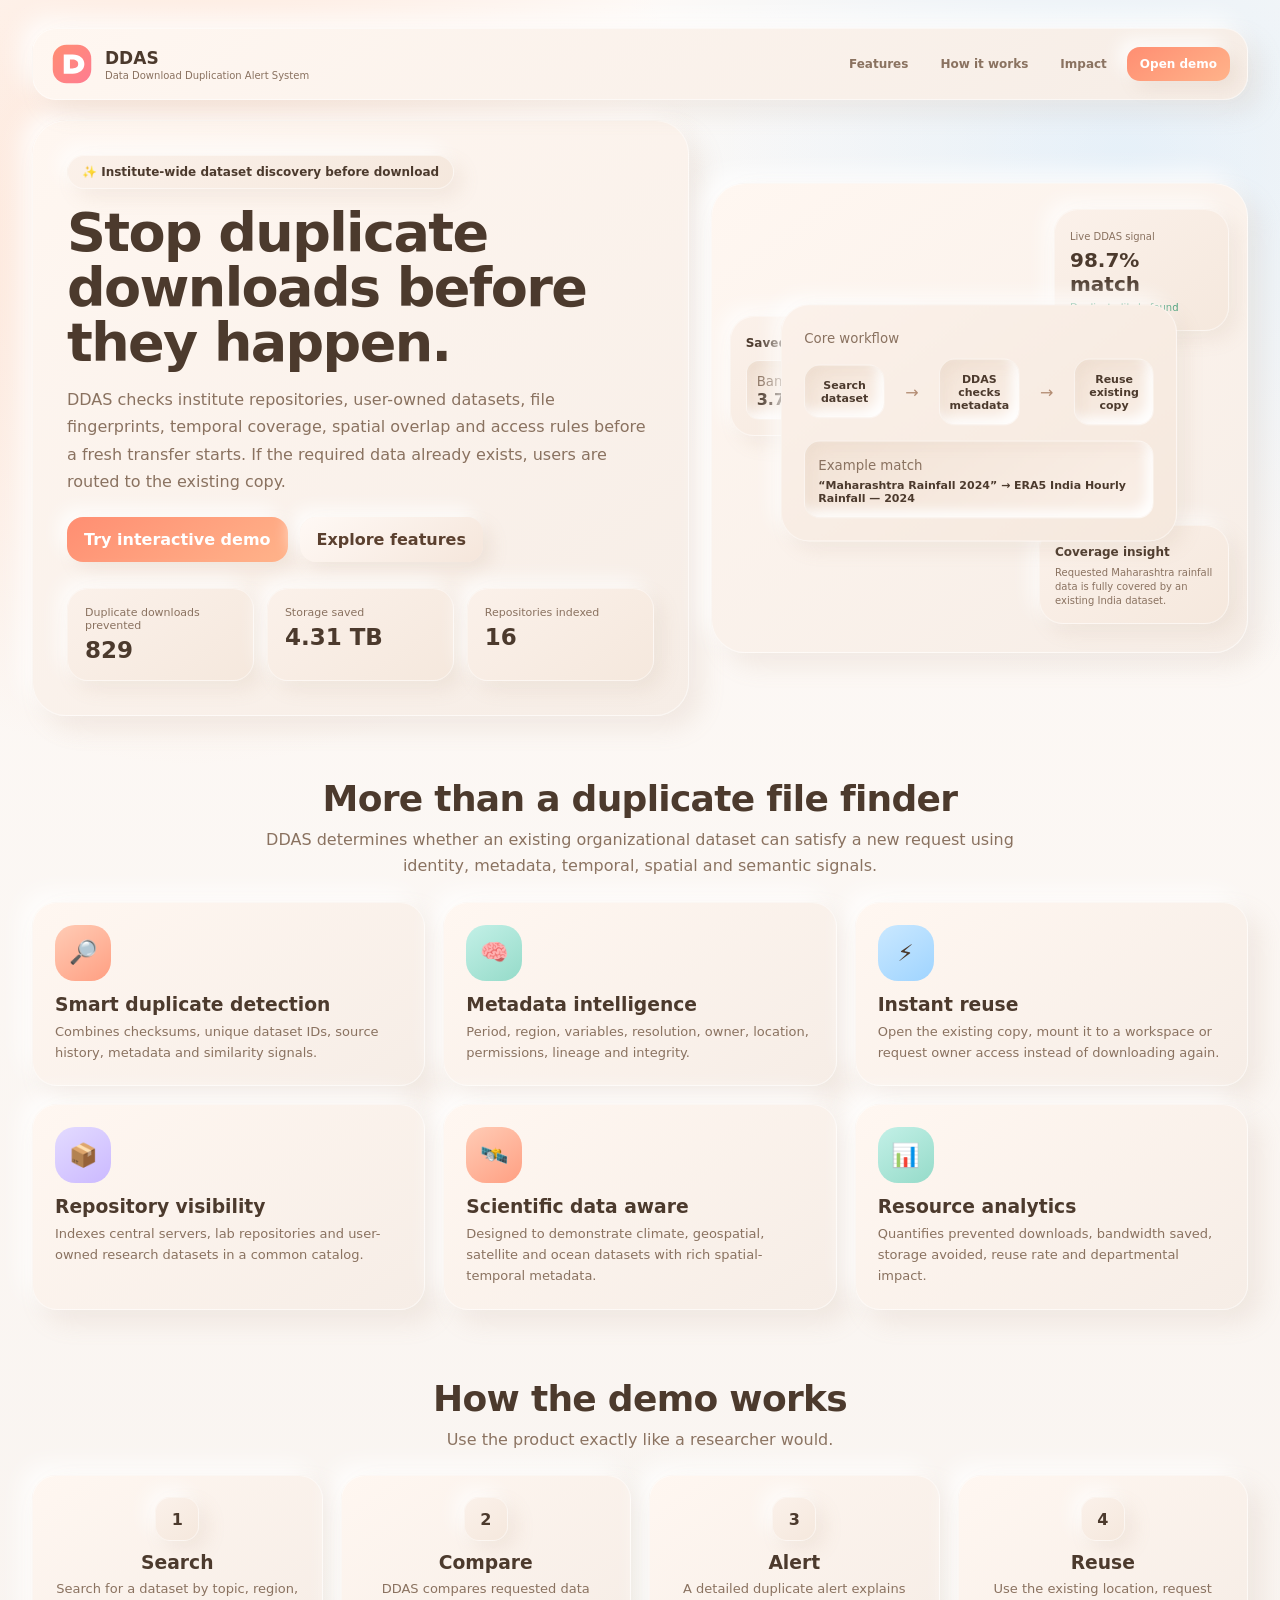
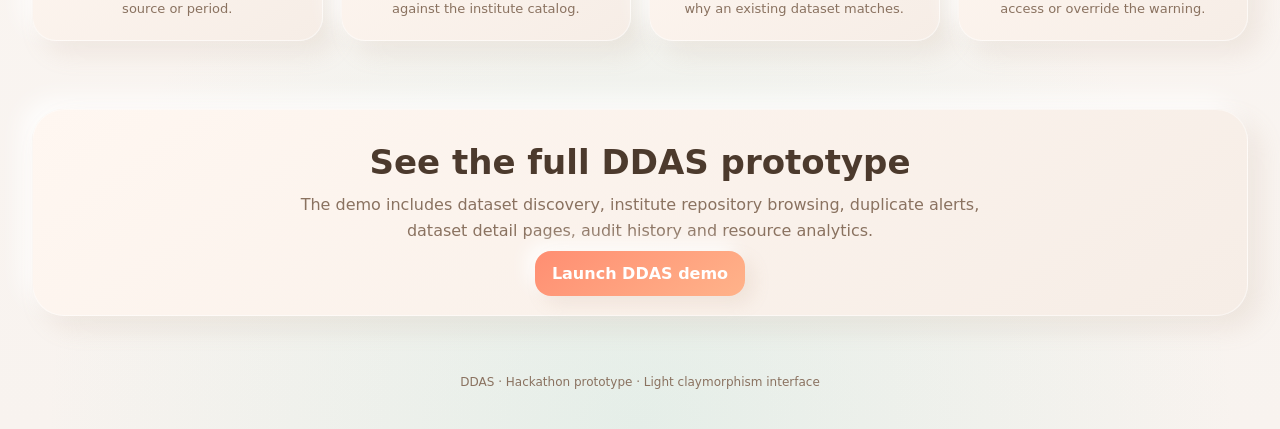
==== index.html @ 9d63eb36 "final" ====
<!DOCTYPE html><html lang="en"><head><meta charset="UTF-8"><meta name="viewport" content="width=device-width,initial-scale=1"><title>DDAS — Data Download Duplication Alert System</title><link rel="icon" href="assets/logo.svg"><link rel="stylesheet" href="css/styles.css"></head><body>
<div class="container public-nav-wrap"><nav class="public-nav clay"><a class="brand" href="index.html"><img class="brand-logo" src="assets/logo.svg"><div><b>DDAS</b><small>Data Download Duplication Alert System</small></div></a><div class="public-links"><a href="#features">Features</a><a href="#workflow">How it works</a><a href="analytics.html">Impact</a><a class="btn primary small" href="dashboard.html">Open demo</a></div></nav></div>
<section class="hero"><div class="container hero-grid"><div class="hero-card clay"><span class="eyebrow clay-soft">✨ Institute-wide dataset discovery before download</span><h1>Stop duplicate downloads before they happen.</h1><p>DDAS checks institute repositories, user-owned datasets, file fingerprints, temporal coverage, spatial overlap and access rules before a fresh transfer starts. If the required data already exists, users are routed to the existing copy.</p><div class="hero-actions"><a class="btn primary" href="dashboard.html">Try interactive demo</a><a class="btn ghost" href="#features">Explore features</a></div><div class="mini-metrics"><div class="mini-metric clay-soft"><span>Duplicate downloads prevented</span><strong>829</strong></div><div class="mini-metric clay-soft"><span>Storage saved</span><strong>4.31 TB</strong></div><div class="mini-metric clay-soft"><span>Repositories indexed</span><strong>16</strong></div></div></div><div class="hero-visual clay"><div class="float-card float-a clay-soft"><span class="muted" style="font-size:10px">Live DDAS signal</span><b style="display:block;font-size:20px;margin-top:4px">98.7% match</b><span class="green-text" style="font-size:10px">Duplicate likely found</span></div><div class="float-card float-b clay-soft"><b style="font-size:12px">Saved by DDAS</b><div style="display:grid;grid-template-columns:1fr 1fr;gap:8px;margin-top:9px"><div class="clay-inset" style="padding:10px;border-radius:13px"><small class="muted">Bandwidth</small><b style="display:block">3.74 TB</b></div><div class="clay-inset" style="padding:10px;border-radius:13px"><small class="muted">Reuse</small><b style="display:block">143×</b></div></div></div><div class="float-card float-c clay-soft"><b style="font-size:12px">Coverage insight</b><p class="muted" style="font-size:10px;line-height:1.4;margin:6px 0 0">Requested Maharashtra rainfall data is fully covered by an existing India dataset.</p></div><div class="visual-main clay-soft"><small class="muted">Core workflow</small><div class="flow"><div class="flow-step clay-inset">Search dataset</div><div class="flow-arrow">→</div><div class="flow-step clay-inset">DDAS checks metadata</div><div class="flow-arrow">→</div><div class="flow-step clay-inset">Reuse existing copy</div></div><div class="clay-inset" style="margin-top:15px;padding:13px;border-radius:16px"><small class="muted">Example match</small><b style="display:block;font-size:11px;margin-top:5px">“Maharashtra Rainfall 2024” → ERA5 India Hourly Rainfall — 2024</b></div></div></div></div></section>
<section class="section" id="features"><div class="container"><div class="section-title"><h2>More than a duplicate file finder</h2><p>DDAS determines whether an existing organizational dataset can satisfy a new request using identity, metadata, temporal, spatial and semantic signals.</p></div><div class="feature-grid"><div class="feature clay"><div class="feature-icon a">🔎</div><h3>Smart duplicate detection</h3><p>Combines checksums, unique dataset IDs, source history, metadata and similarity signals.</p></div><div class="feature clay"><div class="feature-icon b">🧠</div><h3>Metadata intelligence</h3><p>Period, region, variables, resolution, owner, location, permissions, lineage and integrity.</p></div><div class="feature clay"><div class="feature-icon c">⚡</div><h3>Instant reuse</h3><p>Open the existing copy, mount it to a workspace or request owner access instead of downloading again.</p></div><div class="feature clay"><div class="feature-icon d">📦</div><h3>Repository visibility</h3><p>Indexes central servers, lab repositories and user-owned research datasets in a common catalog.</p></div><div class="feature clay"><div class="feature-icon a">🛰️</div><h3>Scientific data aware</h3><p>Designed to demonstrate climate, geospatial, satellite and ocean datasets with rich spatial-temporal metadata.</p></div><div class="feature clay"><div class="feature-icon b">📊</div><h3>Resource analytics</h3><p>Quantifies prevented downloads, bandwidth saved, storage avoided, reuse rate and departmental impact.</p></div></div></div></section>
<section class="section" id="workflow"><div class="container"><div class="section-title"><h2>How the demo works</h2><p>Use the product exactly like a researcher would.</p></div><div class="steps"><div class="step-card clay"><div class="step-number clay-soft">1</div><h3>Search</h3><p>Search for a dataset by topic, region, source or period.</p></div><div class="step-card clay"><div class="step-number clay-soft">2</div><h3>Compare</h3><p>DDAS compares requested data against the institute catalog.</p></div><div class="step-card clay"><div class="step-number clay-soft">3</div><h3>Alert</h3><p>A detailed duplicate alert explains why an existing dataset matches.</p></div><div class="step-card clay"><div class="step-number clay-soft">4</div><h3>Reuse</h3><p>Use the existing location, request access or override the warning.</p></div></div></div></section>
<section class="section"><div class="container"><div class="cta clay"><h2>See the full DDAS prototype</h2><p>The demo includes dataset discovery, institute repository browsing, duplicate alerts, dataset detail pages, audit history and resource analytics.</p><a class="btn primary" href="dashboard.html">Launch DDAS demo</a></div></div></section><footer class="footer">DDAS · Hackathon prototype · Light claymorphism interface</footer>
</body></html>
---- css/styles.css ----
:root{
  --bg:#f8f3ef;--bg2:#fefaf7;--surface:#f6ede6;--surface2:#fff7f1;--text:#4c3a2d;--muted:#8a7260;
  --accent:#ff8e72;--accent2:#ffb38a;--mint:#8ed8c9;--sky:#9fd4ff;--violet:#cbb9ff;--gold:#f6d07a;--danger:#ff8b8b;
  --shadow1:12px 12px 26px rgba(176,142,111,.14);--shadow2:-10px -10px 24px rgba(255,255,255,.88);
  --inset1:inset 7px 7px 12px rgba(203,170,139,.08);--inset2:inset -7px -7px 12px rgba(255,255,255,.92);
}
*{box-sizing:border-box}html{scroll-behavior:smooth}body{margin:0;font-family:Inter,ui-sans-serif,system-ui,-apple-system,Segoe UI,Roboto,Arial,sans-serif;color:var(--text);background:radial-gradient(circle at 15% 12%,rgba(255,179,138,.32),transparent 25%),radial-gradient(circle at 88% 8%,rgba(159,212,255,.25),transparent 24%),radial-gradient(circle at 50% 100%,rgba(142,216,201,.18),transparent 28%),linear-gradient(180deg,var(--bg2),var(--bg));min-height:100vh}a{text-decoration:none;color:inherit}button,input,select{font:inherit}.container{max-width:1260px;margin:auto;padding:0 22px}.clay{background:linear-gradient(145deg,var(--surface2),var(--surface));box-shadow:var(--shadow1),var(--shadow2);border:1px solid rgba(255,255,255,.5)}.clay-soft{background:linear-gradient(145deg,#fbf1ea,#f5e8dd);box-shadow:8px 8px 20px rgba(176,142,111,.12),-8px -8px 20px rgba(255,255,255,.82);border:1px solid rgba(255,255,255,.45)}.clay-inset{background:linear-gradient(145deg,#f2e3d6,#faefe7);box-shadow:var(--inset1),var(--inset2);border:1px solid rgba(255,255,255,.45)}
.btn{border:0;cursor:pointer;border-radius:16px;padding:13px 17px;font-weight:800;color:#5b402f;transition:.2s;background:linear-gradient(145deg,#fff5ee,#f3e1d4);box-shadow:8px 8px 18px rgba(176,142,111,.13),-8px -8px 18px rgba(255,255,255,.85)}.btn:hover{transform:translateY(-1px)}.btn.primary{background:linear-gradient(145deg,var(--accent),var(--accent2));color:#fff}.btn.mint{background:linear-gradient(145deg,#a9e7db,#7ad0bc);color:#23483f}.btn.ghost{background:linear-gradient(145deg,#fff9f5,#f5e6db)}.btn.danger{background:linear-gradient(145deg,#ffb6b6,#ff8b8b);color:#6a2b2b}.btn.small{padding:10px 13px;border-radius:13px;font-size:12px}.green-text{color:#3f9c74!important}.muted{color:var(--muted)}

/* Landing */
.public-nav-wrap{position:sticky;top:14px;z-index:30;padding-top:14px}.public-nav{border-radius:24px;padding:13px 17px;display:flex;align-items:center;justify-content:space-between;gap:16px}.brand{display:flex;align-items:center;gap:11px}.brand-logo{width:44px;height:44px}.brand b{display:block;font-size:17px}.brand small{display:block;color:var(--muted);font-size:10px;margin-top:2px}.public-links{display:flex;align-items:center;gap:8px;flex-wrap:wrap}.public-links a:not(.btn){padding:10px 12px;border-radius:13px;font-size:12px;font-weight:800;color:var(--muted)}.hero{padding:34px 0 28px}.hero-grid{display:grid;grid-template-columns:1.1fr .9fr;gap:22px;align-items:center}.hero-card,.hero-visual{border-radius:34px}.hero-card{padding:34px}.eyebrow{display:inline-flex;gap:8px;padding:9px 14px;border-radius:999px;font-size:12px;font-weight:800}.hero h1{font-size:54px;line-height:1.02;letter-spacing:-1.6px;margin:16px 0 14px}.hero p{color:var(--muted);font-size:16px;line-height:1.7;max-width:720px}.hero-actions{display:flex;gap:12px;flex-wrap:wrap;margin-top:22px}.mini-metrics{display:grid;grid-template-columns:repeat(3,1fr);gap:13px;margin-top:26px}.mini-metric{padding:17px;border-radius:21px}.mini-metric span{display:block;color:var(--muted);font-size:11px}.mini-metric strong{display:block;font-size:23px;margin-top:5px}.hero-visual{min-height:470px;padding:24px;position:relative;overflow:hidden}.visual-main{position:absolute;left:50%;top:51%;transform:translate(-50%,-50%);width:74%;padding:22px;border-radius:28px}.float-card{position:absolute;border-radius:24px;padding:15px}.float-a{right:18px;top:25px;width:175px}.float-b{left:18px;top:132px;width:205px}.float-c{right:18px;bottom:28px;width:190px}.flow{display:grid;grid-template-columns:1fr 38px 1fr 38px 1fr;gap:8px;align-items:center;margin-top:12px}.flow-step{padding:13px 9px;border-radius:16px;text-align:center;font-size:11px;font-weight:800}.flow-arrow{text-align:center;color:#b38c73}.section{padding:34px 0}.section-title{text-align:center;margin-bottom:22px}.section-title h2{font-size:36px;letter-spacing:-.7px;margin:0 0 8px}.section-title p{max-width:760px;margin:auto;color:var(--muted);line-height:1.65}.feature-grid{display:grid;grid-template-columns:repeat(3,1fr);gap:18px}.feature{border-radius:25px;padding:22px}.feature-icon{width:56px;height:56px;border-radius:20px;display:grid;place-items:center;font-size:23px;margin-bottom:13px}.feature-icon.a{background:linear-gradient(145deg,#ffccb6,#ff9f82)}.feature-icon.b{background:linear-gradient(145deg,#c3f0e7,#95dbc9)}.feature-icon.c{background:linear-gradient(145deg,#cae8ff,#9fd4ff)}.feature-icon.d{background:linear-gradient(145deg,#e3dbff,#cbb9ff)}.feature h3{margin:0 0 7px}.feature p{color:var(--muted);font-size:13px;line-height:1.6;margin:0}.steps{display:grid;grid-template-columns:repeat(4,1fr);gap:18px}.step-card{padding:21px;border-radius:24px;text-align:center}.step-number{width:44px;height:44px;border-radius:15px;display:grid;place-items:center;font-weight:900;margin:0 auto 11px}.step-card h3{margin:0 0 6px}.step-card p{margin:0;color:var(--muted);font-size:13px;line-height:1.55}.cta{border-radius:32px;padding:32px;text-align:center}.cta h2{font-size:34px;margin:0 0 10px}.cta p{color:var(--muted);margin:0 auto 20px;max-width:680px;line-height:1.6}.footer{text-align:center;color:var(--muted);padding:25px 0 40px;font-size:12px}

/* App shell */
.app-page{padding:20px}.app-layout{max-width:1500px;margin:auto;display:grid;grid-template-columns:235px 1fr;gap:18px;min-height:calc(100vh - 40px)}.app-sidebar{border-radius:28px;padding:18px;display:flex;flex-direction:column;justify-content:space-between;position:sticky;top:20px;height:calc(100vh - 40px)}.app-menu{display:grid;gap:9px;margin-top:26px}.menu-link{display:flex;align-items:center;gap:11px;padding:13px 14px;border-radius:15px;color:var(--muted);font-size:13px;font-weight:800}.menu-link.active,.menu-link:hover{color:var(--text);background:linear-gradient(145deg,#fff8f3,#f1dfd2);box-shadow:8px 8px 18px rgba(176,142,111,.12),-8px -8px 18px rgba(255,255,255,.85)}.side-bottom{display:grid;gap:12px}.system-status{padding:13px;border-radius:16px;display:flex;align-items:center;gap:9px}.status-dot{width:9px;height:9px;border-radius:50%;background:#60c796;box-shadow:0 0 0 5px rgba(96,199,150,.15)}.system-status small,.profile small{display:block;color:var(--muted);font-size:9px}.system-status b,.profile b{display:block;font-size:11px;margin-top:3px}.profile{padding:12px;border-radius:17px;display:flex;align-items:center;gap:10px}.avatar{width:38px;height:38px;border-radius:14px;background:linear-gradient(145deg,var(--accent),#ff7c92);display:grid;place-items:center;color:white;font-weight:900}.app-main{display:grid;align-content:start;gap:17px;min-width:0}.page-top{padding:22px;border-radius:27px}.page-top-row{display:flex;justify-content:space-between;gap:14px;align-items:center;flex-wrap:wrap}.page-kicker{font-size:11px;color:var(--muted);font-weight:800;text-transform:uppercase;letter-spacing:.8px}.page-title{font-size:29px;font-weight:900;letter-spacing:-.7px;margin-top:4px}.page-desc{color:var(--muted);font-size:13px;margin-top:6px}.role-card{padding:12px 14px;border-radius:16px;min-width:185px}.role-card small{color:var(--muted);font-size:10px}.role-card b{display:block;margin-top:3px;font-size:12px}.search-box{display:grid;grid-template-columns:1fr auto;gap:11px;padding:9px;border-radius:19px;margin-top:17px}.search-box input{border:0;background:transparent;outline:0;padding:11px 13px;color:var(--text)}.filters{display:flex;gap:8px;flex-wrap:wrap;margin-top:11px}.filter-chip{border:0;cursor:pointer;padding:8px 11px;border-radius:999px;color:#7f6755;font-size:11px;font-weight:700}.metric-grid{display:grid;grid-template-columns:repeat(4,1fr);gap:14px}.metric-card{border-radius:21px;padding:17px}.metric-card span{color:var(--muted);font-size:10px;font-weight:700}.metric-card strong{display:block;font-size:24px;margin-top:5px}.metric-card small{display:block;font-size:9px;color:#4f9c78;margin-top:4px}.section-head{display:flex;justify-content:space-between;align-items:center;gap:12px;flex-wrap:wrap;margin:2px 2px 0}.section-head h2{font-size:18px;margin:0}.section-head span{font-size:10px;color:var(--muted)}

/* Dataset cards */
.dataset-grid{display:grid;grid-template-columns:repeat(3,1fr);gap:14px}.dataset-card{border-radius:22px;padding:17px;transition:.2s}.dataset-card:hover{transform:translateY(-2px)}.tag-row{display:flex;gap:7px;flex-wrap:wrap;margin-bottom:10px}.tag{font-size:9px;font-weight:900;padding:6px 8px;border-radius:10px;background:linear-gradient(145deg,#fff6ef,#f1dfd2);box-shadow:5px 5px 10px rgba(176,142,111,.09),-5px -5px 10px rgba(255,255,255,.8)}.tag.green{background:linear-gradient(145deg,#d4f5ed,#b0e6d9);color:#2f6255}.tag.blue{background:linear-gradient(145deg,#d9ecff,#b5dbff);color:#35546f}.dataset-card h3{font-size:14px;margin:0 0 7px}.dataset-card p{font-size:11px;color:var(--muted);line-height:1.5;min-height:34px;margin:0}.mini-grid{display:grid;grid-template-columns:1fr 1fr;gap:8px;margin:12px 0}.mini{padding:9px;border-radius:12px;color:var(--muted);font-size:9px;overflow:hidden}.mini b{display:block;color:var(--text);font-size:10px;margin-top:3px;white-space:nowrap;overflow:hidden;text-overflow:ellipsis}.action-row{display:flex;gap:8px}.action-row>*{flex:1;text-align:center}

/* activity / panels */
.split-grid{display:grid;grid-template-columns:1.25fr .75fr;gap:14px}.panel{border-radius:22px;padding:17px}.activity-list{display:grid;gap:11px}.activity-item{display:grid;grid-template-columns:38px 1fr auto;gap:10px;align-items:center;padding:8px 0}.activity-icon{width:38px;height:38px;border-radius:14px;display:grid;place-items:center}.activity-item b{font-size:11px}.activity-item p{font-size:10px;color:var(--muted);margin:3px 0 0}.activity-item time{font-size:9px;color:var(--muted)}.bar-row{margin:13px 0}.bar-label{display:flex;justify-content:space-between;color:var(--muted);font-size:10px}.bar{height:10px;border-radius:999px;margin-top:7px;padding:2px}.bar i{display:block;height:100%;border-radius:999px;background:linear-gradient(90deg,var(--accent),var(--mint))}

/* Repository */
.toolbar{display:grid;grid-template-columns:1fr 170px 170px;gap:10px;padding:12px;border-radius:20px}.toolbar input,.toolbar select{border:0;outline:0;background:transparent;padding:10px 11px;color:var(--text)}.repo-table{overflow:auto;border-radius:22px}.repo-table table{width:100%;border-collapse:separate;border-spacing:0 9px;min-width:940px}.repo-table th{font-size:9px;text-transform:uppercase;letter-spacing:.8px;color:var(--muted);text-align:left;padding:0 12px}.repo-table td{padding:12px;font-size:10px;background:rgba(255,255,255,.23)}.repo-table tr td:first-child{border-radius:14px 0 0 14px}.repo-table tr td:last-child{border-radius:0 14px 14px 0}.dataset-name{display:flex;gap:10px;align-items:center}.dataset-dot{width:34px;height:34px;border-radius:12px;background:linear-gradient(145deg,#ffd4bf,#ffb38a);display:grid;place-items:center;font-size:14px}.dataset-name b{display:block;font-size:11px}.dataset-name span{display:block;color:var(--muted);font-size:9px;margin-top:2px}.access-badge{padding:6px 8px;border-radius:999px;font-size:9px;font-weight:800;background:#d4f5ed;color:#2f6255}.access-badge.restricted{background:#ffe4bd;color:#8d6426}

/* Activity */
.activity-filters{display:flex;gap:8px;flex-wrap:wrap}.activity-filter{border:0;cursor:pointer;padding:9px 12px;border-radius:13px;font-size:10px;font-weight:800;color:var(--muted)}.activity-filter.active{background:linear-gradient(145deg,#ffd4bf,#ffb38a);color:white}.audit-list{display:grid;gap:10px}.audit-row{display:grid;grid-template-columns:46px 1fr 100px 90px;gap:12px;align-items:center;padding:13px;border-radius:18px}.audit-row .activity-icon{width:42px;height:42px}.audit-row h3{font-size:12px;margin:0}.audit-row p{font-size:10px;color:var(--muted);margin:3px 0 0}.audit-meta{font-size:9px;color:var(--muted)}

/* Analytics */
.analytics-grid{display:grid;grid-template-columns:1.2fr .8fr;gap:14px}.chart-card{border-radius:22px;padding:18px}.chart-head{display:flex;justify-content:space-between;align-items:center}.chart-head h3{margin:0;font-size:14px}.chart-head span{font-size:9px;color:var(--muted)}.chart{height:240px;margin-top:14px;display:flex;align-items:end;gap:8px;padding:12px 8px 0}.chart-col{flex:1;display:flex;flex-direction:column;align-items:center;justify-content:end;height:100%}.chart-bar{width:76%;min-width:8px;border-radius:9px 9px 4px 4px;background:linear-gradient(180deg,var(--accent2),var(--accent));box-shadow:5px 5px 10px rgba(176,142,111,.09)}.chart-col label{font-size:8px;color:var(--muted);margin-top:6px}.donut-wrap{display:grid;place-items:center;min-height:230px;position:relative}.donut{width:165px;height:165px;border-radius:50%;background:conic-gradient(var(--accent) 0 31%,var(--mint) 31% 55%,var(--sky) 55% 73%,var(--violet) 73% 87%,var(--gold) 87% 100%);position:relative}.donut:after{content:"";position:absolute;inset:28px;border-radius:50%;background:#f8eee6;box-shadow:inset 5px 5px 12px rgba(176,142,111,.1),inset -5px -5px 12px rgba(255,255,255,.9)}.donut-center{position:absolute;z-index:2;text-align:center}.donut-center b{display:block;font-size:25px}.donut-center small{font-size:9px;color:var(--muted)}.legend{display:grid;grid-template-columns:1fr 1fr;gap:8px}.legend-item{display:flex;gap:7px;align-items:center;font-size:9px;color:var(--muted)}.legend-dot{width:9px;height:9px;border-radius:50%}.insight-grid{display:grid;grid-template-columns:repeat(3,1fr);gap:14px}.insight{border-radius:20px;padding:16px}.insight small{color:var(--muted);font-size:9px}.insight b{display:block;font-size:15px;margin:5px 0}.insight p{font-size:9px;color:var(--muted);margin:0;line-height:1.45}

/* Dataset detail */
.detail-hero{border-radius:27px;padding:22px}.detail-title-row{display:flex;justify-content:space-between;gap:16px;align-items:flex-start;flex-wrap:wrap}.detail-title-row h1{font-size:27px;margin:7px 0 7px}.detail-title-row p{color:var(--muted);font-size:12px;max-width:760px;line-height:1.55}.detail-actions{display:flex;gap:9px;flex-wrap:wrap}.detail-layout{display:grid;grid-template-columns:1.25fr .75fr;gap:14px}.meta-grid{display:grid;grid-template-columns:repeat(4,1fr);gap:10px}.field{padding:12px;border-radius:14px;min-width:0}.field span{display:block;font-size:8px;color:var(--muted);text-transform:uppercase;letter-spacing:.6px;margin-bottom:4px}.field b,.field code{font-size:10px;overflow-wrap:anywhere}.field.wide{grid-column:span 2}.lineage{display:grid;gap:11px}.step-line{display:grid;grid-template-columns:30px 1fr;gap:10px}.step-num{width:30px;height:30px;border-radius:12px;display:grid;place-items:center;font-size:10px;font-weight:900}.step-line b{font-size:10px}.step-line p{font-size:9px;color:var(--muted);margin:3px 0 0;line-height:1.45}.coverage-card{padding:14px;border-radius:18px}.coverage-card small{display:block;font-size:9px;color:var(--muted)}.coverage-card strong{display:block;font-size:14px;margin-top:4px}.coverage-list{display:grid;gap:10px;margin-top:12px}

/* Modal */
.overlay{position:fixed;inset:0;display:none;align-items:center;justify-content:center;background:rgba(90,67,52,.22);backdrop-filter:blur(10px);padding:18px;z-index:60}.overlay.show{display:flex}.modal{width:min(1080px,96vw);max-height:92vh;overflow:auto;border-radius:30px}.scan-view{text-align:center;padding:48px 25px}.scan-view p{color:var(--muted);font-size:12px}.scan-view small{color:var(--muted);font-size:10px}.scanner{width:100px;height:100px;border-radius:50%;margin:0 auto 18px;background:linear-gradient(145deg,#fff8f2,#efdfd2);box-shadow:var(--shadow1),var(--shadow2);position:relative}.scanner:before{content:"";position:absolute;inset:12px;border-radius:50%;border:3px solid rgba(255,142,114,.18);border-top-color:var(--accent);animation:spin 1s linear infinite}.scanner:after{content:"DDAS";position:absolute;inset:0;display:grid;place-items:center;font-weight:900;color:#a16652}@keyframes spin{to{transform:rotate(360deg)}}.progress{width:min(470px,90%);padding:4px;border-radius:999px;margin:20px auto 9px}.progress i{display:block;height:9px;width:8%;border-radius:999px;background:linear-gradient(90deg,var(--accent),var(--mint));animation:load 1.55s ease forwards}@keyframes load{to{width:100%}}.hidden{display:none!important}.dup-head{padding:18px;display:flex;justify-content:space-between;gap:15px;align-items:center}.warning{display:flex;gap:12px;align-items:center}.warning-icon{width:52px;height:52px;border-radius:19px;display:grid;place-items:center;background:linear-gradient(145deg,#ffe5bf,#f7cc74);box-shadow:var(--shadow1),var(--shadow2);font-size:23px}.warning h2{font-size:21px;margin:0 0 4px}.warning p{font-size:10px;color:var(--muted);margin:0}.score{padding:14px 18px;border-radius:19px;text-align:center}.score strong{display:block;font-size:29px;color:#3f9c74}.score span{font-size:9px;color:var(--muted)}.dup-body{padding:5px 18px 16px}.summary-grid{display:grid;grid-template-columns:repeat(3,1fr);gap:10px;margin-bottom:14px}.summary{padding:12px;border-radius:15px}.summary span{display:block;font-size:8px;color:var(--muted)}.summary b{display:block;font-size:10px;margin-top:4px}.tabs{display:flex;gap:8px;flex-wrap:wrap;margin-bottom:13px}.tab{border:0;cursor:pointer;padding:9px 12px;border-radius:12px;color:var(--muted);font-size:10px;font-weight:800;background:linear-gradient(145deg,#fff8f2,#f1dfd2);box-shadow:5px 5px 10px rgba(176,142,111,.09),-5px -5px 10px rgba(255,255,255,.8)}.tab.active{background:linear-gradient(145deg,#ffd4bf,#ffb38a);color:white}.tabpage{display:none}.tabpage.active{display:block}.modal-actions{position:sticky;bottom:0;padding:14px 18px;display:flex;justify-content:space-between;gap:10px;background:linear-gradient(180deg,rgba(248,243,239,.5),rgba(248,243,239,.96));backdrop-filter:blur(8px)}.modal-actions .side{display:flex;gap:8px;flex-wrap:wrap}.toast{position:fixed;right:20px;bottom:20px;padding:13px 17px;border-radius:16px;background:linear-gradient(145deg,#fff8f2,#f1dfd2);box-shadow:var(--shadow1),var(--shadow2);font-size:11px;font-weight:800;opacity:0;transform:translateY(18px);transition:.25s;z-index:90}.toast.show{opacity:1;transform:translateY(0)}

@media(max-width:1100px){.hero-grid,.app-layout,.split-grid,.analytics-grid,.detail-layout{grid-template-columns:1fr}.app-sidebar{position:relative;top:0;height:auto}.app-menu{grid-template-columns:repeat(4,1fr)}.side-bottom{display:none}.dataset-grid,.feature-grid{grid-template-columns:1fr 1fr}.metric-grid{grid-template-columns:1fr 1fr}.steps{grid-template-columns:1fr 1fr}.meta-grid{grid-template-columns:1fr 1fr}.insight-grid{grid-template-columns:1fr 1fr}.toolbar{grid-template-columns:1fr}.hero-visual{min-height:500px}}
@media(max-width:720px){.public-nav{flex-direction:column}.hero h1{font-size:38px}.mini-metrics,.feature-grid,.steps,.dataset-grid,.metric-grid,.summary-grid,.insight-grid,.meta-grid{grid-template-columns:1fr}.flow{grid-template-columns:1fr}.flow-arrow{transform:rotate(90deg)}.float-b{display:none}.app-page{padding:10px}.app-menu{grid-template-columns:1fr 1fr}.audit-row{grid-template-columns:42px 1fr}.audit-meta{display:none}.modal-actions,.dup-head{flex-direction:column;align-items:flex-start}.field.wide{grid-column:auto}.detail-title-row h1{font-size:23px}.hero-visual{min-height:470px}}
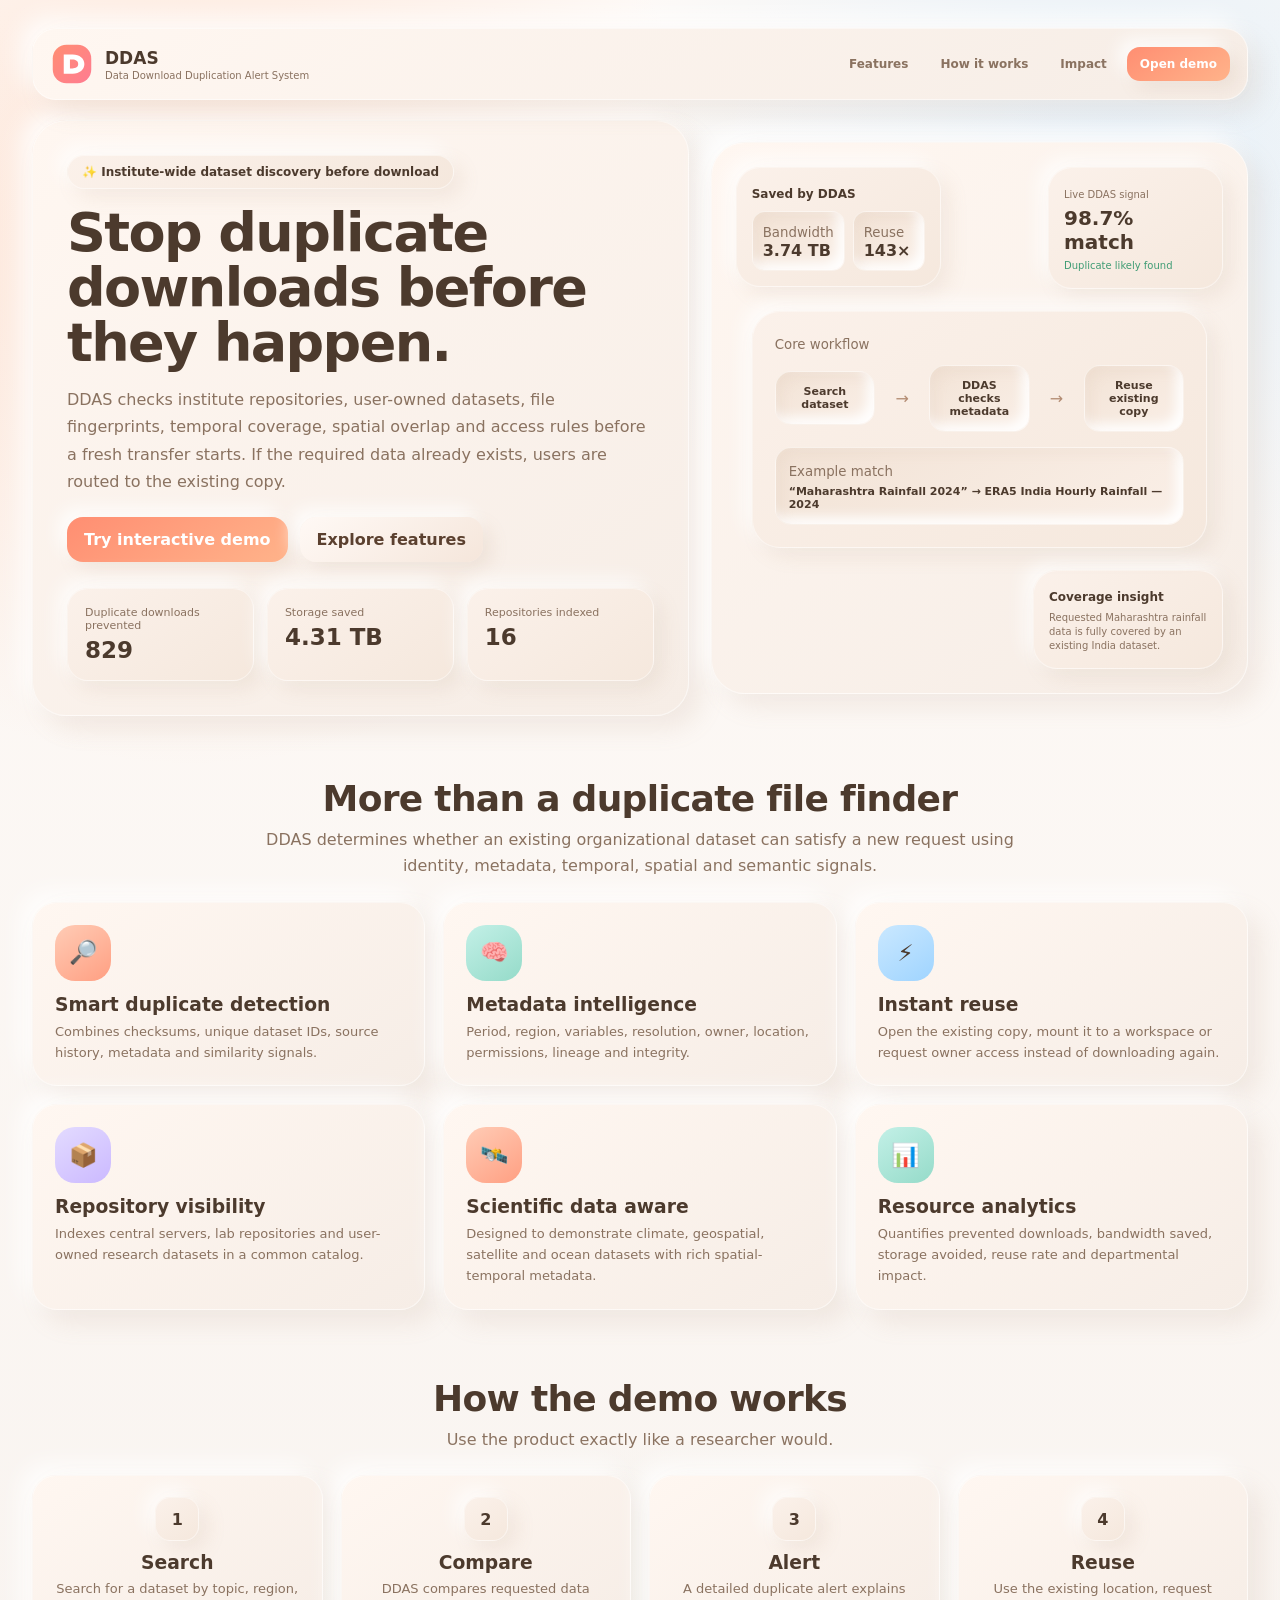
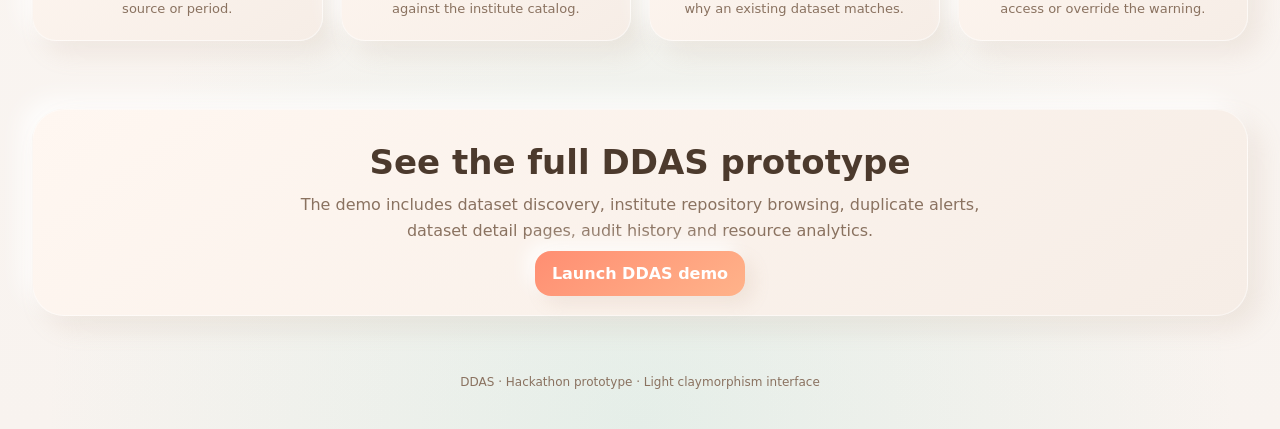
==== commit 963c94d1: "fixed landing page" ====
--- a/index.html
+++ b/index.html
@@ -1,7 +1,40 @@
-<!DOCTYPE html><html lang="en"><head><meta charset="UTF-8"><meta name="viewport" content="width=device-width,initial-scale=1"><title>DDAS — Data Download Duplication Alert System</title><link rel="icon" href="assets/logo.svg"><link rel="stylesheet" href="css/styles.css"></head><body>
+<!DOCTYPE html><html lang="en"><head><meta charset="UTF-8"><meta name="viewport" content="width=device-width,initial-scale=1"><title>DDAS — Data Download Duplication Alert System</title><link rel="icon" href="assets/logo.svg"><link rel="stylesheet" href="css/styles.css?v=overlap-fix-2">
+<style>
+/* Landing hero overlap fix only. Kept inline so stale cached CSS cannot reintroduce the old absolute layout. */
+.hero-visual{
+  display:grid!important;
+  grid-template-columns:minmax(0,1fr) minmax(0,1fr)!important;
+  grid-template-areas:
+    "saved signal"
+    "workflow workflow"
+    ". coverage"!important;
+  grid-template-rows:max-content max-content max-content!important;
+  column-gap:18px!important;
+  row-gap:22px!important;
+  align-items:start!important;
+  align-content:start!important;
+  height:auto!important;
+  min-height:470px!important;
+}
+.hero-visual .float-card,
+.hero-visual .visual-main{
+  position:relative!important;
+  left:auto!important;right:auto!important;top:auto!important;bottom:auto!important;
+  transform:none!important;
+  margin:0!important;
+}
+.hero-visual .float-b{grid-area:saved!important;justify-self:start!important;width:205px!important;max-width:100%!important;}
+.hero-visual .float-a{grid-area:signal!important;justify-self:end!important;width:175px!important;max-width:100%!important;}
+.hero-visual .visual-main{grid-area:workflow!important;justify-self:center!important;width:calc(100% - 32px)!important;z-index:1!important;}
+.hero-visual .float-c{grid-area:coverage!important;justify-self:end!important;width:190px!important;max-width:100%!important;}
+@media(max-width:720px){
+  .hero-visual{grid-template-columns:1fr!important;grid-template-areas:"signal" "workflow" "coverage"!important;}
+  .hero-visual .float-a,.hero-visual .float-c{justify-self:center!important;}
+}
+</style></head><body>
 <div class="container public-nav-wrap"><nav class="public-nav clay"><a class="brand" href="index.html"><img class="brand-logo" src="assets/logo.svg"><div><b>DDAS</b><small>Data Download Duplication Alert System</small></div></a><div class="public-links"><a href="#features">Features</a><a href="#workflow">How it works</a><a href="analytics.html">Impact</a><a class="btn primary small" href="dashboard.html">Open demo</a></div></nav></div>
 <section class="hero"><div class="container hero-grid"><div class="hero-card clay"><span class="eyebrow clay-soft">✨ Institute-wide dataset discovery before download</span><h1>Stop duplicate downloads before they happen.</h1><p>DDAS checks institute repositories, user-owned datasets, file fingerprints, temporal coverage, spatial overlap and access rules before a fresh transfer starts. If the required data already exists, users are routed to the existing copy.</p><div class="hero-actions"><a class="btn primary" href="dashboard.html">Try interactive demo</a><a class="btn ghost" href="#features">Explore features</a></div><div class="mini-metrics"><div class="mini-metric clay-soft"><span>Duplicate downloads prevented</span><strong>829</strong></div><div class="mini-metric clay-soft"><span>Storage saved</span><strong>4.31 TB</strong></div><div class="mini-metric clay-soft"><span>Repositories indexed</span><strong>16</strong></div></div></div><div class="hero-visual clay"><div class="float-card float-a clay-soft"><span class="muted" style="font-size:10px">Live DDAS signal</span><b style="display:block;font-size:20px;margin-top:4px">98.7% match</b><span class="green-text" style="font-size:10px">Duplicate likely found</span></div><div class="float-card float-b clay-soft"><b style="font-size:12px">Saved by DDAS</b><div style="display:grid;grid-template-columns:1fr 1fr;gap:8px;margin-top:9px"><div class="clay-inset" style="padding:10px;border-radius:13px"><small class="muted">Bandwidth</small><b style="display:block">3.74 TB</b></div><div class="clay-inset" style="padding:10px;border-radius:13px"><small class="muted">Reuse</small><b style="display:block">143×</b></div></div></div><div class="float-card float-c clay-soft"><b style="font-size:12px">Coverage insight</b><p class="muted" style="font-size:10px;line-height:1.4;margin:6px 0 0">Requested Maharashtra rainfall data is fully covered by an existing India dataset.</p></div><div class="visual-main clay-soft"><small class="muted">Core workflow</small><div class="flow"><div class="flow-step clay-inset">Search dataset</div><div class="flow-arrow">→</div><div class="flow-step clay-inset">DDAS checks metadata</div><div class="flow-arrow">→</div><div class="flow-step clay-inset">Reuse existing copy</div></div><div class="clay-inset" style="margin-top:15px;padding:13px;border-radius:16px"><small class="muted">Example match</small><b style="display:block;font-size:11px;margin-top:5px">“Maharashtra Rainfall 2024” → ERA5 India Hourly Rainfall — 2024</b></div></div></div></div></section>
 <section class="section" id="features"><div class="container"><div class="section-title"><h2>More than a duplicate file finder</h2><p>DDAS determines whether an existing organizational dataset can satisfy a new request using identity, metadata, temporal, spatial and semantic signals.</p></div><div class="feature-grid"><div class="feature clay"><div class="feature-icon a">🔎</div><h3>Smart duplicate detection</h3><p>Combines checksums, unique dataset IDs, source history, metadata and similarity signals.</p></div><div class="feature clay"><div class="feature-icon b">🧠</div><h3>Metadata intelligence</h3><p>Period, region, variables, resolution, owner, location, permissions, lineage and integrity.</p></div><div class="feature clay"><div class="feature-icon c">⚡</div><h3>Instant reuse</h3><p>Open the existing copy, mount it to a workspace or request owner access instead of downloading again.</p></div><div class="feature clay"><div class="feature-icon d">📦</div><h3>Repository visibility</h3><p>Indexes central servers, lab repositories and user-owned research datasets in a common catalog.</p></div><div class="feature clay"><div class="feature-icon a">🛰️</div><h3>Scientific data aware</h3><p>Designed to demonstrate climate, geospatial, satellite and ocean datasets with rich spatial-temporal metadata.</p></div><div class="feature clay"><div class="feature-icon b">📊</div><h3>Resource analytics</h3><p>Quantifies prevented downloads, bandwidth saved, storage avoided, reuse rate and departmental impact.</p></div></div></div></section>
 <section class="section" id="workflow"><div class="container"><div class="section-title"><h2>How the demo works</h2><p>Use the product exactly like a researcher would.</p></div><div class="steps"><div class="step-card clay"><div class="step-number clay-soft">1</div><h3>Search</h3><p>Search for a dataset by topic, region, source or period.</p></div><div class="step-card clay"><div class="step-number clay-soft">2</div><h3>Compare</h3><p>DDAS compares requested data against the institute catalog.</p></div><div class="step-card clay"><div class="step-number clay-soft">3</div><h3>Alert</h3><p>A detailed duplicate alert explains why an existing dataset matches.</p></div><div class="step-card clay"><div class="step-number clay-soft">4</div><h3>Reuse</h3><p>Use the existing location, request access or override the warning.</p></div></div></div></section>
 <section class="section"><div class="container"><div class="cta clay"><h2>See the full DDAS prototype</h2><p>The demo includes dataset discovery, institute repository browsing, duplicate alerts, dataset detail pages, audit history and resource analytics.</p><a class="btn primary" href="dashboard.html">Launch DDAS demo</a></div></div></section><footer class="footer">DDAS · Hackathon prototype · Light claymorphism interface</footer>
-</body></html>
+</body></html>
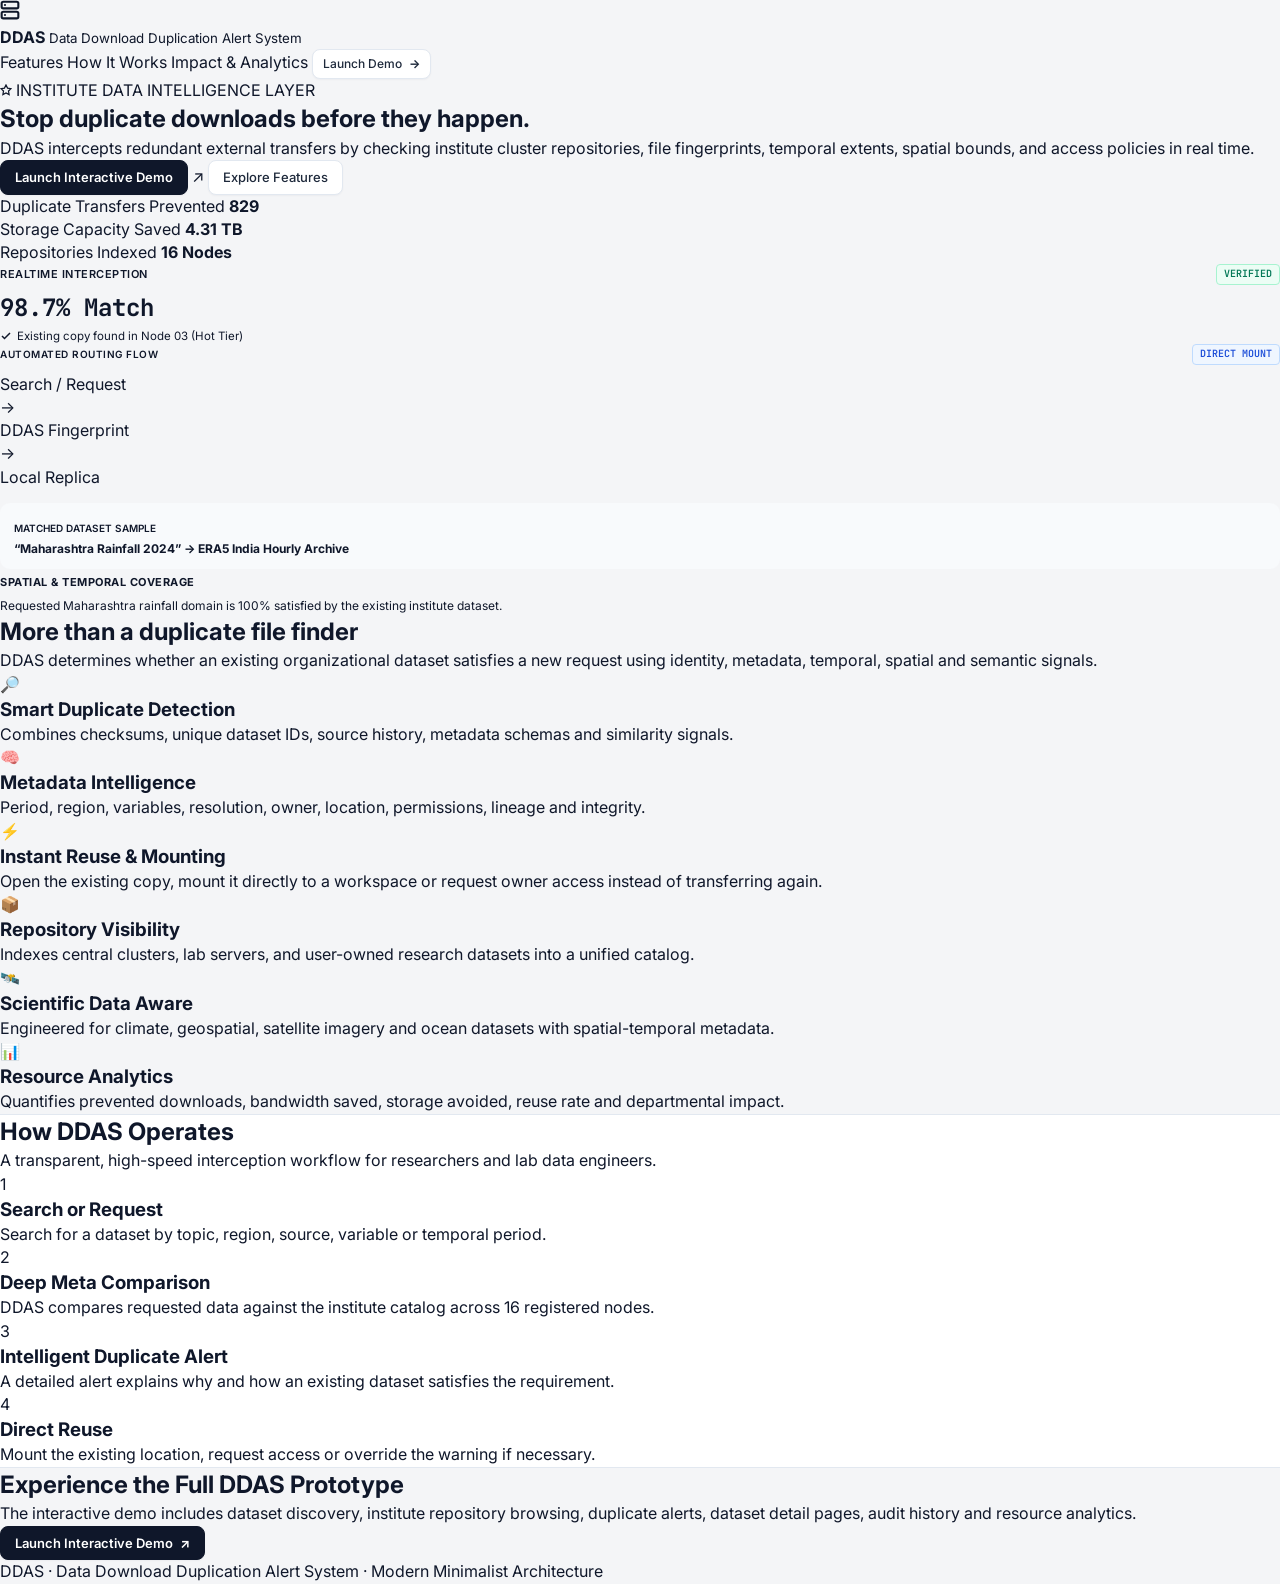
==== commit beecabb5: "refactor: redesign dashboard and repository UI components with updated layout structures and sticky " ====
--- a/index.html
+++ b/index.html
@@ -1,40 +1,208 @@
-<!DOCTYPE html><html lang="en"><head><meta charset="UTF-8"><meta name="viewport" content="width=device-width,initial-scale=1"><title>DDAS — Data Download Duplication Alert System</title><link rel="icon" href="assets/logo.svg"><link rel="stylesheet" href="css/styles.css?v=overlap-fix-2">
-<style>
-/* Landing hero overlap fix only. Kept inline so stale cached CSS cannot reintroduce the old absolute layout. */
-.hero-visual{
-  display:grid!important;
-  grid-template-columns:minmax(0,1fr) minmax(0,1fr)!important;
-  grid-template-areas:
-    "saved signal"
-    "workflow workflow"
-    ". coverage"!important;
-  grid-template-rows:max-content max-content max-content!important;
-  column-gap:18px!important;
-  row-gap:22px!important;
-  align-items:start!important;
-  align-content:start!important;
-  height:auto!important;
-  min-height:470px!important;
-}
-.hero-visual .float-card,
-.hero-visual .visual-main{
-  position:relative!important;
-  left:auto!important;right:auto!important;top:auto!important;bottom:auto!important;
-  transform:none!important;
-  margin:0!important;
-}
-.hero-visual .float-b{grid-area:saved!important;justify-self:start!important;width:205px!important;max-width:100%!important;}
-.hero-visual .float-a{grid-area:signal!important;justify-self:end!important;width:175px!important;max-width:100%!important;}
-.hero-visual .visual-main{grid-area:workflow!important;justify-self:center!important;width:calc(100% - 32px)!important;z-index:1!important;}
-.hero-visual .float-c{grid-area:coverage!important;justify-self:end!important;width:190px!important;max-width:100%!important;}
-@media(max-width:720px){
-  .hero-visual{grid-template-columns:1fr!important;grid-template-areas:"signal" "workflow" "coverage"!important;}
-  .hero-visual .float-a,.hero-visual .float-c{justify-self:center!important;}
-}
-</style></head><body>
-<div class="container public-nav-wrap"><nav class="public-nav clay"><a class="brand" href="index.html"><img class="brand-logo" src="assets/logo.svg"><div><b>DDAS</b><small>Data Download Duplication Alert System</small></div></a><div class="public-links"><a href="#features">Features</a><a href="#workflow">How it works</a><a href="analytics.html">Impact</a><a class="btn primary small" href="dashboard.html">Open demo</a></div></nav></div>
-<section class="hero"><div class="container hero-grid"><div class="hero-card clay"><span class="eyebrow clay-soft">✨ Institute-wide dataset discovery before download</span><h1>Stop duplicate downloads before they happen.</h1><p>DDAS checks institute repositories, user-owned datasets, file fingerprints, temporal coverage, spatial overlap and access rules before a fresh transfer starts. If the required data already exists, users are routed to the existing copy.</p><div class="hero-actions"><a class="btn primary" href="dashboard.html">Try interactive demo</a><a class="btn ghost" href="#features">Explore features</a></div><div class="mini-metrics"><div class="mini-metric clay-soft"><span>Duplicate downloads prevented</span><strong>829</strong></div><div class="mini-metric clay-soft"><span>Storage saved</span><strong>4.31 TB</strong></div><div class="mini-metric clay-soft"><span>Repositories indexed</span><strong>16</strong></div></div></div><div class="hero-visual clay"><div class="float-card float-a clay-soft"><span class="muted" style="font-size:10px">Live DDAS signal</span><b style="display:block;font-size:20px;margin-top:4px">98.7% match</b><span class="green-text" style="font-size:10px">Duplicate likely found</span></div><div class="float-card float-b clay-soft"><b style="font-size:12px">Saved by DDAS</b><div style="display:grid;grid-template-columns:1fr 1fr;gap:8px;margin-top:9px"><div class="clay-inset" style="padding:10px;border-radius:13px"><small class="muted">Bandwidth</small><b style="display:block">3.74 TB</b></div><div class="clay-inset" style="padding:10px;border-radius:13px"><small class="muted">Reuse</small><b style="display:block">143×</b></div></div></div><div class="float-card float-c clay-soft"><b style="font-size:12px">Coverage insight</b><p class="muted" style="font-size:10px;line-height:1.4;margin:6px 0 0">Requested Maharashtra rainfall data is fully covered by an existing India dataset.</p></div><div class="visual-main clay-soft"><small class="muted">Core workflow</small><div class="flow"><div class="flow-step clay-inset">Search dataset</div><div class="flow-arrow">→</div><div class="flow-step clay-inset">DDAS checks metadata</div><div class="flow-arrow">→</div><div class="flow-step clay-inset">Reuse existing copy</div></div><div class="clay-inset" style="margin-top:15px;padding:13px;border-radius:16px"><small class="muted">Example match</small><b style="display:block;font-size:11px;margin-top:5px">“Maharashtra Rainfall 2024” → ERA5 India Hourly Rainfall — 2024</b></div></div></div></div></section>
-<section class="section" id="features"><div class="container"><div class="section-title"><h2>More than a duplicate file finder</h2><p>DDAS determines whether an existing organizational dataset can satisfy a new request using identity, metadata, temporal, spatial and semantic signals.</p></div><div class="feature-grid"><div class="feature clay"><div class="feature-icon a">🔎</div><h3>Smart duplicate detection</h3><p>Combines checksums, unique dataset IDs, source history, metadata and similarity signals.</p></div><div class="feature clay"><div class="feature-icon b">🧠</div><h3>Metadata intelligence</h3><p>Period, region, variables, resolution, owner, location, permissions, lineage and integrity.</p></div><div class="feature clay"><div class="feature-icon c">⚡</div><h3>Instant reuse</h3><p>Open the existing copy, mount it to a workspace or request owner access instead of downloading again.</p></div><div class="feature clay"><div class="feature-icon d">📦</div><h3>Repository visibility</h3><p>Indexes central servers, lab repositories and user-owned research datasets in a common catalog.</p></div><div class="feature clay"><div class="feature-icon a">🛰️</div><h3>Scientific data aware</h3><p>Designed to demonstrate climate, geospatial, satellite and ocean datasets with rich spatial-temporal metadata.</p></div><div class="feature clay"><div class="feature-icon b">📊</div><h3>Resource analytics</h3><p>Quantifies prevented downloads, bandwidth saved, storage avoided, reuse rate and departmental impact.</p></div></div></div></section>
-<section class="section" id="workflow"><div class="container"><div class="section-title"><h2>How the demo works</h2><p>Use the product exactly like a researcher would.</p></div><div class="steps"><div class="step-card clay"><div class="step-number clay-soft">1</div><h3>Search</h3><p>Search for a dataset by topic, region, source or period.</p></div><div class="step-card clay"><div class="step-number clay-soft">2</div><h3>Compare</h3><p>DDAS compares requested data against the institute catalog.</p></div><div class="step-card clay"><div class="step-number clay-soft">3</div><h3>Alert</h3><p>A detailed duplicate alert explains why an existing dataset matches.</p></div><div class="step-card clay"><div class="step-number clay-soft">4</div><h3>Reuse</h3><p>Use the existing location, request access or override the warning.</p></div></div></div></section>
-<section class="section"><div class="container"><div class="cta clay"><h2>See the full DDAS prototype</h2><p>The demo includes dataset discovery, institute repository browsing, duplicate alerts, dataset detail pages, audit history and resource analytics.</p><a class="btn primary" href="dashboard.html">Launch DDAS demo</a></div></div></section><footer class="footer">DDAS · Hackathon prototype · Light claymorphism interface</footer>
-</body></html>+<!DOCTYPE html>
+<html lang="en">
+<head>
+  <meta charset="UTF-8">
+  <meta name="viewport" content="width=device-width, initial-scale=1.0">
+  <title>DDAS — Data Download Duplication Alert System</title>
+  <link rel="icon" href="assets/logo.svg">
+  <link rel="stylesheet" href="css/styles.css">
+</head>
+<body>
+  <!-- Header / Navigation -->
+  <div class="public-nav-wrap">
+    <div class="container">
+      <nav class="public-nav">
+        <a class="brand" href="index.html">
+          <div class="brand-logo">
+            <svg width="20" height="20" viewBox="0 0 24 24" fill="none" stroke="currentColor" stroke-width="2.5" stroke-linecap="round" stroke-linejoin="round"><rect x="2" y="2" width="20" height="8" rx="2" ry="2"></rect><rect x="2" y="14" width="20" height="8" rx="2" ry="2"></rect><line x1="6" y1="6" x2="6.01" y2="6"></line><line x1="6" y1="18" x2="6.01" y2="18"></line></svg>
+          </div>
+          <div>
+            <b>DDAS</b>
+            <small>Data Download Duplication Alert System</small>
+          </div>
+        </a>
+        <div class="public-links">
+          <a href="#features">Features</a>
+          <a href="#workflow">How It Works</a>
+          <a href="analytics.html">Impact & Analytics</a>
+          <a class="btn ghost small" href="dashboard.html">
+            <span>Launch Demo</span>
+            <span style="color:var(--accent-orange);font-weight:700">→</span>
+          </a>
+        </div>
+      </nav>
+    </div>
+  </div>
+
+  <!-- Hero Section (Editorial Minimalist Style) -->
+  <section class="hero">
+    <div class="container hero-grid">
+      <div class="hero-card">
+        <div>
+          <span class="eyebrow">
+            <svg width="12" height="12" viewBox="0 0 24 24" fill="none" stroke="currentColor" stroke-width="2.5"><polygon points="12 2 15.09 8.26 22 9.27 17 14.14 18.18 21.02 12 17.77 5.82 21.02 7 14.14 2 9.27 8.91 8.26 12 2"></polygon></svg>
+            INSTITUTE DATA INTELLIGENCE LAYER
+          </span>
+          <h1>Stop duplicate <span class="highlight">downloads</span> before they happen.</h1>
+          <p>DDAS intercepts redundant external transfers by checking institute cluster repositories, file fingerprints, temporal extents, spatial bounds, and access policies in real time.</p>
+          
+          <!-- Dual CTA Buttons (Matching Image 1 Reference) -->
+          <div class="hero-actions">
+            <a class="btn-arrow-wrap" href="dashboard.html">
+              <span class="btn primary">Launch Interactive Demo</span>
+              <span class="btn-arrow-circle">↗</span>
+            </a>
+            <a class="btn ghost" href="#features">Explore Features</a>
+          </div>
+        </div>
+
+        <div class="mini-metrics">
+          <div class="mini-metric">
+            <span>Duplicate Transfers Prevented</span>
+            <strong>829</strong>
+          </div>
+          <div class="mini-metric">
+            <span>Storage Capacity Saved</span>
+            <strong>4.31 TB</strong>
+          </div>
+          <div class="mini-metric">
+            <span>Repositories Indexed</span>
+            <strong>16 Nodes</strong>
+          </div>
+        </div>
+      </div>
+
+      <div class="hero-visual">
+        <div class="float-card">
+          <div style="display:flex;justify-content:space-between;align-items:center;">
+            <span class="muted" style="font-size:11px;font-weight:600;text-transform:uppercase;letter-spacing:0.5px">Realtime Interception</span>
+            <span class="tag green" style="font-size:10px">VERIFIED</span>
+          </div>
+          <b style="display:block;font-size:24px;font-weight:700;color:var(--ink-primary);margin-top:6px;font-family:'JetBrains Mono',monospace;">98.7% Match</b>
+          <span class="green-text" style="font-size:11.5px;display:flex;align-items:center;gap:5px;margin-top:2px;">
+            <svg width="12" height="12" viewBox="0 0 24 24" fill="none" stroke="currentColor" stroke-width="3"><polyline points="20 6 9 17 4 12"></polyline></svg>
+            Existing copy found in Node 03 (Hot Tier)
+          </span>
+        </div>
+
+        <div class="visual-main">
+          <div style="display:flex;justify-content:space-between;align-items:center;margin-bottom:8px;">
+            <small class="muted" style="font-weight:600;text-transform:uppercase;font-size:10px;letter-spacing:0.5px">Automated Routing Flow</small>
+            <span class="tag blue" style="font-size:10px">DIRECT MOUNT</span>
+          </div>
+          <div class="flow">
+            <div class="flow-step">Search / Request</div>
+            <div class="flow-arrow">→</div>
+            <div class="flow-step">DDAS Fingerprint</div>
+            <div class="flow-arrow">→</div>
+            <div class="flow-step">Local Replica</div>
+          </div>
+          <div class="clay-inset" style="margin-top:14px;padding:12px 14px;border-radius:10px;background:var(--bg-surface)">
+            <small class="muted" style="font-size:10px;font-weight:600;text-transform:uppercase">Matched Dataset Sample</small>
+            <b style="display:block;font-size:12px;margin-top:2px;color:var(--ink-primary)">“Maharashtra Rainfall 2024” → ERA5 India Hourly Archive</b>
+          </div>
+        </div>
+
+        <div class="float-card">
+          <b style="font-size:11px;color:var(--ink-muted);text-transform:uppercase;letter-spacing:0.5px;">Spatial & Temporal Coverage</b>
+          <p class="muted" style="font-size:12px;line-height:1.5;margin:4px 0 0;color:var(--ink-primary)">Requested Maharashtra rainfall domain is 100% satisfied by the existing institute dataset.</p>
+        </div>
+      </div>
+    </div>
+  </section>
+
+  <!-- Features Grid -->
+  <section class="section" id="features">
+    <div class="container">
+      <div class="section-title">
+        <h2>More than a duplicate file finder</h2>
+        <p>DDAS determines whether an existing organizational dataset satisfies a new request using identity, metadata, temporal, spatial and semantic signals.</p>
+      </div>
+
+      <div class="feature-grid">
+        <div class="feature">
+          <div class="feature-icon">🔎</div>
+          <h3>Smart Duplicate Detection</h3>
+          <p>Combines checksums, unique dataset IDs, source history, metadata schemas and similarity signals.</p>
+        </div>
+        <div class="feature">
+          <div class="feature-icon">🧠</div>
+          <h3>Metadata Intelligence</h3>
+          <p>Period, region, variables, resolution, owner, location, permissions, lineage and integrity.</p>
+        </div>
+        <div class="feature">
+          <div class="feature-icon">⚡</div>
+          <h3>Instant Reuse & Mounting</h3>
+          <p>Open the existing copy, mount it directly to a workspace or request owner access instead of transferring again.</p>
+        </div>
+        <div class="feature">
+          <div class="feature-icon">📦</div>
+          <h3>Repository Visibility</h3>
+          <p>Indexes central clusters, lab servers, and user-owned research datasets into a unified catalog.</p>
+        </div>
+        <div class="feature">
+          <div class="feature-icon">🛰️</div>
+          <h3>Scientific Data Aware</h3>
+          <p>Engineered for climate, geospatial, satellite imagery and ocean datasets with spatial-temporal metadata.</p>
+        </div>
+        <div class="feature">
+          <div class="feature-icon">📊</div>
+          <h3>Resource Analytics</h3>
+          <p>Quantifies prevented downloads, bandwidth saved, storage avoided, reuse rate and departmental impact.</p>
+        </div>
+      </div>
+    </div>
+  </section>
+
+  <!-- How It Works Steps -->
+  <section class="section" id="workflow" style="background:#ffffff;border-top:1px solid var(--border-line);border-bottom:1px solid var(--border-line)">
+    <div class="container">
+      <div class="section-title">
+        <h2>How DDAS Operates</h2>
+        <p>A transparent, high-speed interception workflow for researchers and lab data engineers.</p>
+      </div>
+
+      <div class="steps">
+        <div class="step-card">
+          <div class="step-number">1</div>
+          <h3>Search or Request</h3>
+          <p>Search for a dataset by topic, region, source, variable or temporal period.</p>
+        </div>
+        <div class="step-card">
+          <div class="step-number">2</div>
+          <h3>Deep Meta Comparison</h3>
+          <p>DDAS compares requested data against the institute catalog across 16 registered nodes.</p>
+        </div>
+        <div class="step-card">
+          <div class="step-number">3</div>
+          <h3>Intelligent Duplicate Alert</h3>
+          <p>A detailed alert explains why and how an existing dataset satisfies the requirement.</p>
+        </div>
+        <div class="step-card">
+          <div class="step-number">4</div>
+          <h3>Direct Reuse</h3>
+          <p>Mount the existing location, request access or override the warning if necessary.</p>
+        </div>
+      </div>
+    </div>
+  </section>
+
+  <!-- CTA Section -->
+  <section class="section">
+    <div class="container">
+      <div class="cta">
+        <h2>Experience the Full DDAS Prototype</h2>
+        <p>The interactive demo includes dataset discovery, institute repository browsing, duplicate alerts, dataset detail pages, audit history and resource analytics.</p>
+        <a class="btn primary" href="dashboard.html">
+          <span>Launch Interactive Demo</span>
+          <span style="color:var(--accent-orange);font-weight:700">↗</span>
+        </a>
+      </div>
+    </div>
+  </section>
+
+  <footer class="footer">
+    DDAS · Data Download Duplication Alert System · Modern Minimalist Architecture
+  </footer>
+</body>
+</html>
--- a/css/styles.css
+++ b/css/styles.css
@@ -1,38 +1,1568 @@
-:root{
-  --bg:#f8f3ef;--bg2:#fefaf7;--surface:#f6ede6;--surface2:#fff7f1;--text:#4c3a2d;--muted:#8a7260;
-  --accent:#ff8e72;--accent2:#ffb38a;--mint:#8ed8c9;--sky:#9fd4ff;--violet:#cbb9ff;--gold:#f6d07a;--danger:#ff8b8b;
-  --shadow1:12px 12px 26px rgba(176,142,111,.14);--shadow2:-10px -10px 24px rgba(255,255,255,.88);
-  --inset1:inset 7px 7px 12px rgba(203,170,139,.08);--inset2:inset -7px -7px 12px rgba(255,255,255,.92);
-}
-*{box-sizing:border-box}html{scroll-behavior:smooth}body{margin:0;font-family:Inter,ui-sans-serif,system-ui,-apple-system,Segoe UI,Roboto,Arial,sans-serif;color:var(--text);background:radial-gradient(circle at 15% 12%,rgba(255,179,138,.32),transparent 25%),radial-gradient(circle at 88% 8%,rgba(159,212,255,.25),transparent 24%),radial-gradient(circle at 50% 100%,rgba(142,216,201,.18),transparent 28%),linear-gradient(180deg,var(--bg2),var(--bg));min-height:100vh}a{text-decoration:none;color:inherit}button,input,select{font:inherit}.container{max-width:1260px;margin:auto;padding:0 22px}.clay{background:linear-gradient(145deg,var(--surface2),var(--surface));box-shadow:var(--shadow1),var(--shadow2);border:1px solid rgba(255,255,255,.5)}.clay-soft{background:linear-gradient(145deg,#fbf1ea,#f5e8dd);box-shadow:8px 8px 20px rgba(176,142,111,.12),-8px -8px 20px rgba(255,255,255,.82);border:1px solid rgba(255,255,255,.45)}.clay-inset{background:linear-gradient(145deg,#f2e3d6,#faefe7);box-shadow:var(--inset1),var(--inset2);border:1px solid rgba(255,255,255,.45)}
-.btn{border:0;cursor:pointer;border-radius:16px;padding:13px 17px;font-weight:800;color:#5b402f;transition:.2s;background:linear-gradient(145deg,#fff5ee,#f3e1d4);box-shadow:8px 8px 18px rgba(176,142,111,.13),-8px -8px 18px rgba(255,255,255,.85)}.btn:hover{transform:translateY(-1px)}.btn.primary{background:linear-gradient(145deg,var(--accent),var(--accent2));color:#fff}.btn.mint{background:linear-gradient(145deg,#a9e7db,#7ad0bc);color:#23483f}.btn.ghost{background:linear-gradient(145deg,#fff9f5,#f5e6db)}.btn.danger{background:linear-gradient(145deg,#ffb6b6,#ff8b8b);color:#6a2b2b}.btn.small{padding:10px 13px;border-radius:13px;font-size:12px}.green-text{color:#3f9c74!important}.muted{color:var(--muted)}
-
-/* Landing */
-.public-nav-wrap{position:sticky;top:14px;z-index:30;padding-top:14px}.public-nav{border-radius:24px;padding:13px 17px;display:flex;align-items:center;justify-content:space-between;gap:16px}.brand{display:flex;align-items:center;gap:11px}.brand-logo{width:44px;height:44px}.brand b{display:block;font-size:17px}.brand small{display:block;color:var(--muted);font-size:10px;margin-top:2px}.public-links{display:flex;align-items:center;gap:8px;flex-wrap:wrap}.public-links a:not(.btn){padding:10px 12px;border-radius:13px;font-size:12px;font-weight:800;color:var(--muted)}.hero{padding:34px 0 28px}.hero-grid{display:grid;grid-template-columns:1.1fr .9fr;gap:22px;align-items:center}.hero-card,.hero-visual{border-radius:34px}.hero-card{padding:34px}.eyebrow{display:inline-flex;gap:8px;padding:9px 14px;border-radius:999px;font-size:12px;font-weight:800}.hero h1{font-size:54px;line-height:1.02;letter-spacing:-1.6px;margin:16px 0 14px}.hero p{color:var(--muted);font-size:16px;line-height:1.7;max-width:720px}.hero-actions{display:flex;gap:12px;flex-wrap:wrap;margin-top:22px}.mini-metrics{display:grid;grid-template-columns:repeat(3,1fr);gap:13px;margin-top:26px}.mini-metric{padding:17px;border-radius:21px}.mini-metric span{display:block;color:var(--muted);font-size:11px}.mini-metric strong{display:block;font-size:23px;margin-top:5px}.hero-visual{min-height:470px;padding:24px;position:relative;overflow:hidden}.visual-main{position:absolute;left:50%;top:51%;transform:translate(-50%,-50%);width:74%;padding:22px;border-radius:28px}.float-card{position:absolute;border-radius:24px;padding:15px}.float-a{right:18px;top:25px;width:175px}.float-b{left:18px;top:132px;width:205px}.float-c{right:18px;bottom:28px;width:190px}.flow{display:grid;grid-template-columns:1fr 38px 1fr 38px 1fr;gap:8px;align-items:center;margin-top:12px}.flow-step{padding:13px 9px;border-radius:16px;text-align:center;font-size:11px;font-weight:800}.flow-arrow{text-align:center;color:#b38c73}.section{padding:34px 0}.section-title{text-align:center;margin-bottom:22px}.section-title h2{font-size:36px;letter-spacing:-.7px;margin:0 0 8px}.section-title p{max-width:760px;margin:auto;color:var(--muted);line-height:1.65}.feature-grid{display:grid;grid-template-columns:repeat(3,1fr);gap:18px}.feature{border-radius:25px;padding:22px}.feature-icon{width:56px;height:56px;border-radius:20px;display:grid;place-items:center;font-size:23px;margin-bottom:13px}.feature-icon.a{background:linear-gradient(145deg,#ffccb6,#ff9f82)}.feature-icon.b{background:linear-gradient(145deg,#c3f0e7,#95dbc9)}.feature-icon.c{background:linear-gradient(145deg,#cae8ff,#9fd4ff)}.feature-icon.d{background:linear-gradient(145deg,#e3dbff,#cbb9ff)}.feature h3{margin:0 0 7px}.feature p{color:var(--muted);font-size:13px;line-height:1.6;margin:0}.steps{display:grid;grid-template-columns:repeat(4,1fr);gap:18px}.step-card{padding:21px;border-radius:24px;text-align:center}.step-number{width:44px;height:44px;border-radius:15px;display:grid;place-items:center;font-weight:900;margin:0 auto 11px}.step-card h3{margin:0 0 6px}.step-card p{margin:0;color:var(--muted);font-size:13px;line-height:1.55}.cta{border-radius:32px;padding:32px;text-align:center}.cta h2{font-size:34px;margin:0 0 10px}.cta p{color:var(--muted);margin:0 auto 20px;max-width:680px;line-height:1.6}.footer{text-align:center;color:var(--muted);padding:25px 0 40px;font-size:12px}
-
-/* App shell */
-.app-page{padding:20px}.app-layout{max-width:1500px;margin:auto;display:grid;grid-template-columns:235px 1fr;gap:18px;min-height:calc(100vh - 40px)}.app-sidebar{border-radius:28px;padding:18px;display:flex;flex-direction:column;justify-content:space-between;position:sticky;top:20px;height:calc(100vh - 40px)}.app-menu{display:grid;gap:9px;margin-top:26px}.menu-link{display:flex;align-items:center;gap:11px;padding:13px 14px;border-radius:15px;color:var(--muted);font-size:13px;font-weight:800}.menu-link.active,.menu-link:hover{color:var(--text);background:linear-gradient(145deg,#fff8f3,#f1dfd2);box-shadow:8px 8px 18px rgba(176,142,111,.12),-8px -8px 18px rgba(255,255,255,.85)}.side-bottom{display:grid;gap:12px}.system-status{padding:13px;border-radius:16px;display:flex;align-items:center;gap:9px}.status-dot{width:9px;height:9px;border-radius:50%;background:#60c796;box-shadow:0 0 0 5px rgba(96,199,150,.15)}.system-status small,.profile small{display:block;color:var(--muted);font-size:9px}.system-status b,.profile b{display:block;font-size:11px;margin-top:3px}.profile{padding:12px;border-radius:17px;display:flex;align-items:center;gap:10px}.avatar{width:38px;height:38px;border-radius:14px;background:linear-gradient(145deg,var(--accent),#ff7c92);display:grid;place-items:center;color:white;font-weight:900}.app-main{display:grid;align-content:start;gap:17px;min-width:0}.page-top{padding:22px;border-radius:27px}.page-top-row{display:flex;justify-content:space-between;gap:14px;align-items:center;flex-wrap:wrap}.page-kicker{font-size:11px;color:var(--muted);font-weight:800;text-transform:uppercase;letter-spacing:.8px}.page-title{font-size:29px;font-weight:900;letter-spacing:-.7px;margin-top:4px}.page-desc{color:var(--muted);font-size:13px;margin-top:6px}.role-card{padding:12px 14px;border-radius:16px;min-width:185px}.role-card small{color:var(--muted);font-size:10px}.role-card b{display:block;margin-top:3px;font-size:12px}.search-box{display:grid;grid-template-columns:1fr auto;gap:11px;padding:9px;border-radius:19px;margin-top:17px}.search-box input{border:0;background:transparent;outline:0;padding:11px 13px;color:var(--text)}.filters{display:flex;gap:8px;flex-wrap:wrap;margin-top:11px}.filter-chip{border:0;cursor:pointer;padding:8px 11px;border-radius:999px;color:#7f6755;font-size:11px;font-weight:700}.metric-grid{display:grid;grid-template-columns:repeat(4,1fr);gap:14px}.metric-card{border-radius:21px;padding:17px}.metric-card span{color:var(--muted);font-size:10px;font-weight:700}.metric-card strong{display:block;font-size:24px;margin-top:5px}.metric-card small{display:block;font-size:9px;color:#4f9c78;margin-top:4px}.section-head{display:flex;justify-content:space-between;align-items:center;gap:12px;flex-wrap:wrap;margin:2px 2px 0}.section-head h2{font-size:18px;margin:0}.section-head span{font-size:10px;color:var(--muted)}
-
-/* Dataset cards */
-.dataset-grid{display:grid;grid-template-columns:repeat(3,1fr);gap:14px}.dataset-card{border-radius:22px;padding:17px;transition:.2s}.dataset-card:hover{transform:translateY(-2px)}.tag-row{display:flex;gap:7px;flex-wrap:wrap;margin-bottom:10px}.tag{font-size:9px;font-weight:900;padding:6px 8px;border-radius:10px;background:linear-gradient(145deg,#fff6ef,#f1dfd2);box-shadow:5px 5px 10px rgba(176,142,111,.09),-5px -5px 10px rgba(255,255,255,.8)}.tag.green{background:linear-gradient(145deg,#d4f5ed,#b0e6d9);color:#2f6255}.tag.blue{background:linear-gradient(145deg,#d9ecff,#b5dbff);color:#35546f}.dataset-card h3{font-size:14px;margin:0 0 7px}.dataset-card p{font-size:11px;color:var(--muted);line-height:1.5;min-height:34px;margin:0}.mini-grid{display:grid;grid-template-columns:1fr 1fr;gap:8px;margin:12px 0}.mini{padding:9px;border-radius:12px;color:var(--muted);font-size:9px;overflow:hidden}.mini b{display:block;color:var(--text);font-size:10px;margin-top:3px;white-space:nowrap;overflow:hidden;text-overflow:ellipsis}.action-row{display:flex;gap:8px}.action-row>*{flex:1;text-align:center}
-
-/* activity / panels */
-.split-grid{display:grid;grid-template-columns:1.25fr .75fr;gap:14px}.panel{border-radius:22px;padding:17px}.activity-list{display:grid;gap:11px}.activity-item{display:grid;grid-template-columns:38px 1fr auto;gap:10px;align-items:center;padding:8px 0}.activity-icon{width:38px;height:38px;border-radius:14px;display:grid;place-items:center}.activity-item b{font-size:11px}.activity-item p{font-size:10px;color:var(--muted);margin:3px 0 0}.activity-item time{font-size:9px;color:var(--muted)}.bar-row{margin:13px 0}.bar-label{display:flex;justify-content:space-between;color:var(--muted);font-size:10px}.bar{height:10px;border-radius:999px;margin-top:7px;padding:2px}.bar i{display:block;height:100%;border-radius:999px;background:linear-gradient(90deg,var(--accent),var(--mint))}
-
-/* Repository */
-.toolbar{display:grid;grid-template-columns:1fr 170px 170px;gap:10px;padding:12px;border-radius:20px}.toolbar input,.toolbar select{border:0;outline:0;background:transparent;padding:10px 11px;color:var(--text)}.repo-table{overflow:auto;border-radius:22px}.repo-table table{width:100%;border-collapse:separate;border-spacing:0 9px;min-width:940px}.repo-table th{font-size:9px;text-transform:uppercase;letter-spacing:.8px;color:var(--muted);text-align:left;padding:0 12px}.repo-table td{padding:12px;font-size:10px;background:rgba(255,255,255,.23)}.repo-table tr td:first-child{border-radius:14px 0 0 14px}.repo-table tr td:last-child{border-radius:0 14px 14px 0}.dataset-name{display:flex;gap:10px;align-items:center}.dataset-dot{width:34px;height:34px;border-radius:12px;background:linear-gradient(145deg,#ffd4bf,#ffb38a);display:grid;place-items:center;font-size:14px}.dataset-name b{display:block;font-size:11px}.dataset-name span{display:block;color:var(--muted);font-size:9px;margin-top:2px}.access-badge{padding:6px 8px;border-radius:999px;font-size:9px;font-weight:800;background:#d4f5ed;color:#2f6255}.access-badge.restricted{background:#ffe4bd;color:#8d6426}
-
-/* Activity */
-.activity-filters{display:flex;gap:8px;flex-wrap:wrap}.activity-filter{border:0;cursor:pointer;padding:9px 12px;border-radius:13px;font-size:10px;font-weight:800;color:var(--muted)}.activity-filter.active{background:linear-gradient(145deg,#ffd4bf,#ffb38a);color:white}.audit-list{display:grid;gap:10px}.audit-row{display:grid;grid-template-columns:46px 1fr 100px 90px;gap:12px;align-items:center;padding:13px;border-radius:18px}.audit-row .activity-icon{width:42px;height:42px}.audit-row h3{font-size:12px;margin:0}.audit-row p{font-size:10px;color:var(--muted);margin:3px 0 0}.audit-meta{font-size:9px;color:var(--muted)}
-
-/* Analytics */
-.analytics-grid{display:grid;grid-template-columns:1.2fr .8fr;gap:14px}.chart-card{border-radius:22px;padding:18px}.chart-head{display:flex;justify-content:space-between;align-items:center}.chart-head h3{margin:0;font-size:14px}.chart-head span{font-size:9px;color:var(--muted)}.chart{height:240px;margin-top:14px;display:flex;align-items:end;gap:8px;padding:12px 8px 0}.chart-col{flex:1;display:flex;flex-direction:column;align-items:center;justify-content:end;height:100%}.chart-bar{width:76%;min-width:8px;border-radius:9px 9px 4px 4px;background:linear-gradient(180deg,var(--accent2),var(--accent));box-shadow:5px 5px 10px rgba(176,142,111,.09)}.chart-col label{font-size:8px;color:var(--muted);margin-top:6px}.donut-wrap{display:grid;place-items:center;min-height:230px;position:relative}.donut{width:165px;height:165px;border-radius:50%;background:conic-gradient(var(--accent) 0 31%,var(--mint) 31% 55%,var(--sky) 55% 73%,var(--violet) 73% 87%,var(--gold) 87% 100%);position:relative}.donut:after{content:"";position:absolute;inset:28px;border-radius:50%;background:#f8eee6;box-shadow:inset 5px 5px 12px rgba(176,142,111,.1),inset -5px -5px 12px rgba(255,255,255,.9)}.donut-center{position:absolute;z-index:2;text-align:center}.donut-center b{display:block;font-size:25px}.donut-center small{font-size:9px;color:var(--muted)}.legend{display:grid;grid-template-columns:1fr 1fr;gap:8px}.legend-item{display:flex;gap:7px;align-items:center;font-size:9px;color:var(--muted)}.legend-dot{width:9px;height:9px;border-radius:50%}.insight-grid{display:grid;grid-template-columns:repeat(3,1fr);gap:14px}.insight{border-radius:20px;padding:16px}.insight small{color:var(--muted);font-size:9px}.insight b{display:block;font-size:15px;margin:5px 0}.insight p{font-size:9px;color:var(--muted);margin:0;line-height:1.45}
-
-/* Dataset detail */
-.detail-hero{border-radius:27px;padding:22px}.detail-title-row{display:flex;justify-content:space-between;gap:16px;align-items:flex-start;flex-wrap:wrap}.detail-title-row h1{font-size:27px;margin:7px 0 7px}.detail-title-row p{color:var(--muted);font-size:12px;max-width:760px;line-height:1.55}.detail-actions{display:flex;gap:9px;flex-wrap:wrap}.detail-layout{display:grid;grid-template-columns:1.25fr .75fr;gap:14px}.meta-grid{display:grid;grid-template-columns:repeat(4,1fr);gap:10px}.field{padding:12px;border-radius:14px;min-width:0}.field span{display:block;font-size:8px;color:var(--muted);text-transform:uppercase;letter-spacing:.6px;margin-bottom:4px}.field b,.field code{font-size:10px;overflow-wrap:anywhere}.field.wide{grid-column:span 2}.lineage{display:grid;gap:11px}.step-line{display:grid;grid-template-columns:30px 1fr;gap:10px}.step-num{width:30px;height:30px;border-radius:12px;display:grid;place-items:center;font-size:10px;font-weight:900}.step-line b{font-size:10px}.step-line p{font-size:9px;color:var(--muted);margin:3px 0 0;line-height:1.45}.coverage-card{padding:14px;border-radius:18px}.coverage-card small{display:block;font-size:9px;color:var(--muted)}.coverage-card strong{display:block;font-size:14px;margin-top:4px}.coverage-list{display:grid;gap:10px;margin-top:12px}
-
-/* Modal */
-.overlay{position:fixed;inset:0;display:none;align-items:center;justify-content:center;background:rgba(90,67,52,.22);backdrop-filter:blur(10px);padding:18px;z-index:60}.overlay.show{display:flex}.modal{width:min(1080px,96vw);max-height:92vh;overflow:auto;border-radius:30px}.scan-view{text-align:center;padding:48px 25px}.scan-view p{color:var(--muted);font-size:12px}.scan-view small{color:var(--muted);font-size:10px}.scanner{width:100px;height:100px;border-radius:50%;margin:0 auto 18px;background:linear-gradient(145deg,#fff8f2,#efdfd2);box-shadow:var(--shadow1),var(--shadow2);position:relative}.scanner:before{content:"";position:absolute;inset:12px;border-radius:50%;border:3px solid rgba(255,142,114,.18);border-top-color:var(--accent);animation:spin 1s linear infinite}.scanner:after{content:"DDAS";position:absolute;inset:0;display:grid;place-items:center;font-weight:900;color:#a16652}@keyframes spin{to{transform:rotate(360deg)}}.progress{width:min(470px,90%);padding:4px;border-radius:999px;margin:20px auto 9px}.progress i{display:block;height:9px;width:8%;border-radius:999px;background:linear-gradient(90deg,var(--accent),var(--mint));animation:load 1.55s ease forwards}@keyframes load{to{width:100%}}.hidden{display:none!important}.dup-head{padding:18px;display:flex;justify-content:space-between;gap:15px;align-items:center}.warning{display:flex;gap:12px;align-items:center}.warning-icon{width:52px;height:52px;border-radius:19px;display:grid;place-items:center;background:linear-gradient(145deg,#ffe5bf,#f7cc74);box-shadow:var(--shadow1),var(--shadow2);font-size:23px}.warning h2{font-size:21px;margin:0 0 4px}.warning p{font-size:10px;color:var(--muted);margin:0}.score{padding:14px 18px;border-radius:19px;text-align:center}.score strong{display:block;font-size:29px;color:#3f9c74}.score span{font-size:9px;color:var(--muted)}.dup-body{padding:5px 18px 16px}.summary-grid{display:grid;grid-template-columns:repeat(3,1fr);gap:10px;margin-bottom:14px}.summary{padding:12px;border-radius:15px}.summary span{display:block;font-size:8px;color:var(--muted)}.summary b{display:block;font-size:10px;margin-top:4px}.tabs{display:flex;gap:8px;flex-wrap:wrap;margin-bottom:13px}.tab{border:0;cursor:pointer;padding:9px 12px;border-radius:12px;color:var(--muted);font-size:10px;font-weight:800;background:linear-gradient(145deg,#fff8f2,#f1dfd2);box-shadow:5px 5px 10px rgba(176,142,111,.09),-5px -5px 10px rgba(255,255,255,.8)}.tab.active{background:linear-gradient(145deg,#ffd4bf,#ffb38a);color:white}.tabpage{display:none}.tabpage.active{display:block}.modal-actions{position:sticky;bottom:0;padding:14px 18px;display:flex;justify-content:space-between;gap:10px;background:linear-gradient(180deg,rgba(248,243,239,.5),rgba(248,243,239,.96));backdrop-filter:blur(8px)}.modal-actions .side{display:flex;gap:8px;flex-wrap:wrap}.toast{position:fixed;right:20px;bottom:20px;padding:13px 17px;border-radius:16px;background:linear-gradient(145deg,#fff8f2,#f1dfd2);box-shadow:var(--shadow1),var(--shadow2);font-size:11px;font-weight:800;opacity:0;transform:translateY(18px);transition:.25s;z-index:90}.toast.show{opacity:1;transform:translateY(0)}
-
-@media(max-width:1100px){.hero-grid,.app-layout,.split-grid,.analytics-grid,.detail-layout{grid-template-columns:1fr}.app-sidebar{position:relative;top:0;height:auto}.app-menu{grid-template-columns:repeat(4,1fr)}.side-bottom{display:none}.dataset-grid,.feature-grid{grid-template-columns:1fr 1fr}.metric-grid{grid-template-columns:1fr 1fr}.steps{grid-template-columns:1fr 1fr}.meta-grid{grid-template-columns:1fr 1fr}.insight-grid{grid-template-columns:1fr 1fr}.toolbar{grid-template-columns:1fr}.hero-visual{min-height:500px}}
-@media(max-width:720px){.public-nav{flex-direction:column}.hero h1{font-size:38px}.mini-metrics,.feature-grid,.steps,.dataset-grid,.metric-grid,.summary-grid,.insight-grid,.meta-grid{grid-template-columns:1fr}.flow{grid-template-columns:1fr}.flow-arrow{transform:rotate(90deg)}.float-b{display:none}.app-page{padding:10px}.app-menu{grid-template-columns:1fr 1fr}.audit-row{grid-template-columns:42px 1fr}.audit-meta{display:none}.modal-actions,.dup-head{flex-direction:column;align-items:flex-start}.field.wide{grid-column:auto}.detail-title-row h1{font-size:23px}.hero-visual{min-height:470px}}
+@import url('https://fonts.googleapis.com/css2?family=Inter:wght@400;500;600;700&family=JetBrains+Mono:wght@400;500;600&display=swap');
+
+:root {
+  /* Ultra-Crisp Professional Enterprise Palette */
+  --bg-app: #f4f5f7;
+  --bg-canvas: #ffffff;
+  --bg-sidebar: #fafafa;
+  --bg-surface: #f8fafc;
+  --bg-subtle: #f1f5f9;
+  --bg-hover: #f3f4f6;
+
+  /* Typography */
+  --ink-900: #0f172a;
+  --ink-800: #1e293b;
+  --ink-700: #334155;
+  --ink-600: #475467;
+  --ink-500: #64748b;
+  --ink-400: #94a3b8;
+  --ink-300: #cbd5e1;
+
+  /* Professional Accents */
+  --brand-primary: #0f172a;
+  --brand-primary-hover: #1e293b;
+  --brand-accent: #2563eb;
+  --brand-orange: #f97316;
+  --brand-green: #10b981;
+  --brand-purple: #8b5cf6;
+
+  /* Status Colors */
+  --status-green-bg: #ecfdf5;
+  --status-green-text: #047857;
+  --status-green-border: #a7f3d0;
+
+  --status-blue-bg: #eff6ff;
+  --status-blue-text: #1d4ed8;
+  --status-blue-border: #bfdbfe;
+
+  --status-amber-bg: #fffbeb;
+  --status-amber-text: #b45309;
+  --status-amber-border: #fde68a;
+
+  --status-purple-bg: #f5f3ff;
+  --status-purple-text: #6d28d9;
+  --status-purple-border: #ddd6fe;
+
+  --status-gray-bg: #f8fafc;
+  --status-gray-text: #475467;
+  --status-gray-border: #e2e8f0;
+
+  /* Lines & Borders */
+  --border-line: #e2e8f0;
+  --border-darker: #cbd5e1;
+
+  /* Shadows (Minimal, Crisp) */
+  --shadow-xs: 0 1px 2px 0 rgba(16, 24, 40, 0.04);
+  --shadow-sm: 0 1px 3px 0 rgba(16, 24, 40, 0.06), 0 1px 2px -1px rgba(16, 24, 40, 0.04);
+  --shadow-card: 0 1px 3px 0 rgba(0, 0, 0, 0.04), 0 1px 2px -1px rgba(0, 0, 0, 0.02);
+  --shadow-modal: 0 20px 25px -5px rgba(0, 0, 0, 0.1), 0 8px 10px -6px rgba(0, 0, 0, 0.05);
+
+  /* Dimensions */
+  --sidebar-width: 250px;
+  --topbar-height: 60px;
+  --radius-xs: 4px;
+  --radius-sm: 8px;
+  --radius-md: 12px;
+  --radius-lg: 18px;
+  --radius-pill: 9999px;
+}
+
+/* Global Reset */
+*, *::before, *::after {
+  box-sizing: border-box;
+  margin: 0;
+  padding: 0;
+}
+
+html {
+  scroll-behavior: smooth;
+}
+
+body {
+  font-family: 'Inter', -apple-system, BlinkMacSystemFont, 'Segoe UI', Roboto, sans-serif;
+  background-color: var(--bg-app);
+  color: var(--ink-900);
+  line-height: 1.45;
+  -webkit-font-smoothing: antialiased;
+  min-height: 100vh;
+}
+
+body.app-page {
+  height: 100vh;
+  width: 100vw;
+  overflow: hidden;
+  display: flex;
+  margin: 0;
+  padding: 0;
+}
+
+a {
+  text-decoration: none;
+  color: inherit;
+}
+
+button, input, select, textarea {
+  font-family: inherit;
+}
+
+code, .mono {
+  font-family: 'JetBrains Mono', monospace;
+}
+
+/* ==========================================================================
+   APP FIXED SHELL LAYOUT (STATIC SIDEBAR + SCROLLABLE RIGHT CONTENT)
+   ========================================================================== */
+
+.app-page {
+  height: 100vh;
+  width: 100vw;
+  overflow: hidden;
+  display: flex;
+  background: var(--bg-app);
+}
+
+.app-layout {
+  display: flex;
+  width: 100%;
+  height: 100%;
+  overflow: hidden;
+}
+
+/* Static Left Sidebar */
+.app-sidebar {
+  width: var(--sidebar-width);
+  min-width: var(--sidebar-width);
+  height: 100vh;
+  background: var(--bg-sidebar);
+  border-right: 1px solid var(--border-line);
+  display: flex;
+  flex-direction: column;
+  justify-content: space-between;
+  padding: 16px 14px;
+  overflow-y: auto;
+  flex-shrink: 0;
+  z-index: 20;
+}
+
+.sidebar-brand-wrap {
+  display: flex;
+  align-items: center;
+  justify-content: space-between;
+  padding: 4px 6px 14px;
+  border-bottom: 1px solid var(--border-line);
+}
+
+.sidebar-brand {
+  display: flex;
+  align-items: center;
+  gap: 10px;
+}
+
+.sidebar-logo {
+  width: 30px;
+  height: 30px;
+  border-radius: var(--radius-sm);
+  background: var(--brand-primary);
+  display: flex;
+  align-items: center;
+  justify-content: center;
+  color: #ffffff;
+  font-size: 13px;
+  font-weight: 700;
+}
+
+.sidebar-brand-text b {
+  display: block;
+  font-size: 13.5px;
+  font-weight: 700;
+  color: var(--ink-900);
+  line-height: 1.2;
+}
+
+.sidebar-brand-text small {
+  display: block;
+  font-size: 11px;
+  color: var(--ink-500);
+}
+
+.sidebar-section-title {
+  font-size: 10px;
+  font-weight: 700;
+  text-transform: uppercase;
+  letter-spacing: 0.6px;
+  color: var(--ink-400);
+  padding: 18px 8px 6px;
+}
+
+.app-menu {
+  display: flex;
+  flex-direction: column;
+  gap: 2px;
+}
+
+.menu-link {
+  display: flex;
+  align-items: center;
+  justify-content: space-between;
+  padding: 8px 10px;
+  border-radius: var(--radius-sm);
+  color: var(--ink-600);
+  font-size: 13px;
+  font-weight: 500;
+  transition: all 0.12s ease;
+  border: 1px solid transparent;
+}
+
+.menu-link-left {
+  display: flex;
+  align-items: center;
+  gap: 9px;
+}
+
+.menu-link-left svg {
+  color: var(--ink-500);
+  transition: color 0.12s ease;
+}
+
+.menu-badge {
+  font-size: 10.5px;
+  font-weight: 600;
+  padding: 1px 6px;
+  border-radius: var(--radius-pill);
+  background: var(--bg-subtle);
+  color: var(--ink-600);
+  font-family: 'JetBrains Mono', monospace;
+}
+
+.menu-badge.red {
+  background: #fee2e2;
+  color: #dc2626;
+}
+
+.menu-link:hover {
+  background: var(--bg-hover);
+  color: var(--ink-900);
+}
+
+.menu-link:hover .menu-link-left svg {
+  color: var(--ink-900);
+}
+
+.menu-link.active {
+  background: #ffffff;
+  color: var(--ink-900);
+  font-weight: 600;
+  border-color: var(--border-line);
+  box-shadow: var(--shadow-xs);
+}
+
+.menu-link.active .menu-link-left svg {
+  color: var(--ink-900);
+}
+
+/* Sidebar Footer */
+.sidebar-footer {
+  display: flex;
+  flex-direction: column;
+  gap: 10px;
+  padding-top: 14px;
+  border-top: 1px solid var(--border-line);
+}
+
+.system-status {
+  display: flex;
+  align-items: center;
+  gap: 8px;
+  padding: 8px 10px;
+  background: #ffffff;
+  border-radius: var(--radius-sm);
+  border: 1px solid var(--border-line);
+  font-size: 11.5px;
+}
+
+.status-dot {
+  width: 7px;
+  height: 7px;
+  border-radius: 50%;
+  background: var(--brand-green);
+  box-shadow: 0 0 0 2.5px rgba(16, 185, 129, 0.2);
+  flex-shrink: 0;
+}
+
+.system-status b {
+  font-weight: 600;
+  color: var(--ink-800);
+}
+
+.profile-card {
+  display: flex;
+  align-items: center;
+  gap: 9px;
+  padding: 8px 10px;
+  border-radius: var(--radius-sm);
+  background: #ffffff;
+  border: 1px solid var(--border-line);
+}
+
+.avatar {
+  width: 28px;
+  height: 28px;
+  border-radius: 50%;
+  background: var(--ink-800);
+  color: #ffffff;
+  display: grid;
+  place-items: center;
+  font-size: 11px;
+  font-weight: 600;
+  flex-shrink: 0;
+}
+
+.profile-info b {
+  display: block;
+  font-size: 12px;
+  font-weight: 600;
+  color: var(--ink-900);
+  line-height: 1.2;
+}
+
+.profile-info small {
+  display: block;
+  font-size: 10px;
+  color: var(--ink-500);
+}
+
+/* ==========================================================================
+   SCROLLABLE RIGHT MAIN PANE
+   ========================================================================== */
+
+.app-main {
+  flex: 1;
+  height: 100vh;
+  overflow-y: auto;
+  display: flex;
+  flex-direction: column;
+  background: var(--bg-app);
+}
+
+/* Topbar Header (Breadcrumbs + Global Search + Action Buttons) */
+.app-topbar {
+  height: var(--topbar-height);
+  min-height: var(--topbar-height);
+  background: #ffffff;
+  border-bottom: 1px solid var(--border-line);
+  display: flex;
+  align-items: center;
+  justify-content: space-between;
+  padding: 0 28px;
+  position: sticky;
+  top: 0;
+  z-index: 10;
+}
+
+.topbar-left {
+  display: flex;
+  align-items: center;
+  gap: 10px;
+}
+
+.breadcrumb {
+  display: flex;
+  align-items: center;
+  gap: 6px;
+  font-size: 13px;
+  font-weight: 500;
+  color: var(--ink-500);
+}
+
+.breadcrumb-sep {
+  color: var(--ink-300);
+}
+
+.breadcrumb-current {
+  color: var(--ink-900);
+  font-weight: 600;
+}
+
+.topbar-right {
+  display: flex;
+  align-items: center;
+  gap: 12px;
+}
+
+.topbar-search {
+  display: flex;
+  align-items: center;
+  gap: 8px;
+  padding: 6px 12px;
+  border-radius: var(--radius-sm);
+  background: var(--bg-surface);
+  border: 1px solid var(--border-line);
+  font-size: 12.5px;
+  color: var(--ink-400);
+  width: 220px;
+}
+
+.topbar-search kbd {
+  margin-left: auto;
+  font-size: 10px;
+  padding: 2px 5px;
+  border-radius: 4px;
+  background: #ffffff;
+  border: 1px solid var(--border-line);
+  color: var(--ink-500);
+  font-family: inherit;
+}
+
+.avatar-stack {
+  display: flex;
+  align-items: center;
+}
+
+.avatar-stack img, .avatar-stack .avatar-pill {
+  width: 26px;
+  height: 26px;
+  border-radius: 50%;
+  border: 2px solid #ffffff;
+  margin-left: -6px;
+  background: var(--bg-subtle);
+  display: grid;
+  place-items: center;
+  font-size: 10px;
+  font-weight: 600;
+  color: var(--ink-700);
+}
+
+/* Inner Page Content Container */
+.page-content {
+  padding: 24px 28px 48px;
+  display: flex;
+  flex-direction: column;
+  gap: 20px;
+  max-width: 1400px;
+  width: 100%;
+  margin: 0 auto;
+}
+
+/* Page Header & Intro */
+.page-header {
+  display: flex;
+  align-items: flex-start;
+  justify-content: space-between;
+  gap: 20px;
+  flex-wrap: wrap;
+}
+
+.page-header h1 {
+  font-size: 24px;
+  font-weight: 700;
+  letter-spacing: -0.6px;
+  color: var(--ink-900);
+}
+
+.page-header p {
+  font-size: 13.5px;
+  color: var(--ink-500);
+  margin-top: 3px;
+  max-width: 680px;
+}
+
+/* ==========================================================================
+   BUTTONS & CONTROLS
+   ========================================================================== */
+
+.btn {
+  display: inline-flex;
+  align-items: center;
+  justify-content: center;
+  gap: 7px;
+  padding: 7px 14px;
+  border-radius: var(--radius-sm);
+  font-size: 13px;
+  font-weight: 500;
+  cursor: pointer;
+  border: 1px solid var(--border-line);
+  background: #ffffff;
+  color: var(--ink-800);
+  transition: all 0.12s ease;
+  user-select: none;
+  white-space: nowrap;
+  box-shadow: var(--shadow-xs);
+}
+
+.btn:hover {
+  background: var(--bg-hover);
+  color: var(--ink-900);
+  border-color: var(--border-darker);
+}
+
+.btn:active {
+  background: var(--bg-subtle);
+}
+
+.btn.primary {
+  background: var(--brand-primary);
+  color: #ffffff;
+  border-color: var(--brand-primary);
+  font-weight: 600;
+}
+
+.btn.primary:hover {
+  background: var(--brand-primary-hover);
+  border-color: var(--brand-primary-hover);
+  color: #ffffff;
+}
+
+.btn.ghost {
+  background: #ffffff;
+  color: var(--ink-800);
+  border-color: var(--border-line);
+}
+
+.btn.ghost:hover {
+  background: var(--bg-hover);
+}
+
+.btn.danger {
+  background: #ffffff;
+  color: #dc2626;
+  border-color: #fecaca;
+}
+
+.btn.danger:hover {
+  background: #fef2f2;
+}
+
+.btn.small {
+  padding: 5px 10px;
+  font-size: 12px;
+}
+
+/* Segmented Tab Controls */
+.segmented-control {
+  display: inline-flex;
+  background: #ffffff;
+  padding: 3px;
+  border-radius: var(--radius-sm);
+  border: 1px solid var(--border-line);
+  gap: 2px;
+}
+
+.segmented-btn {
+  border: 0;
+  background: transparent;
+  padding: 5px 12px;
+  border-radius: 6px;
+  font-size: 12.5px;
+  font-weight: 500;
+  color: var(--ink-500);
+  cursor: pointer;
+  transition: all 0.12s ease;
+}
+
+.segmented-btn:hover {
+  color: var(--ink-900);
+}
+
+.segmented-btn.active {
+  background: var(--bg-subtle);
+  color: var(--ink-900);
+  font-weight: 600;
+}
+
+/* Search Bar Container */
+.search-console {
+  display: grid;
+  grid-template-columns: 1fr auto;
+  gap: 8px;
+  padding: 4px 4px 4px 12px;
+  border-radius: var(--radius-sm);
+  background: #ffffff;
+  border: 1px solid var(--border-line);
+  box-shadow: var(--shadow-xs);
+}
+
+.search-console input {
+  border: 0;
+  background: transparent;
+  outline: 0;
+  padding: 6px 0;
+  color: var(--ink-900);
+  font-size: 13.5px;
+  font-weight: 500;
+}
+
+.search-console input::placeholder {
+  color: var(--ink-400);
+}
+
+/* Filter Chips Row */
+.filter-row {
+  display: flex;
+  gap: 6px;
+  align-items: center;
+  flex-wrap: wrap;
+}
+
+.filter-chip {
+  padding: 4px 10px;
+  border-radius: var(--radius-sm);
+  background: #ffffff;
+  border: 1px solid var(--border-line);
+  color: var(--ink-600);
+  font-size: 12px;
+  font-weight: 500;
+  cursor: pointer;
+  transition: all 0.12s ease;
+}
+
+.filter-chip:hover {
+  border-color: var(--border-darker);
+  color: var(--ink-900);
+}
+
+/* ==========================================================================
+   KPI SUMMARY CARDS GRID
+   ========================================================================== */
+
+.kpi-row {
+  display: grid;
+  grid-template-columns: repeat(4, 1fr);
+  gap: 14px;
+}
+
+.kpi-card {
+  padding: 16px 18px;
+  border-radius: var(--radius-md);
+  background: #ffffff;
+  border: 1px solid var(--border-line);
+  box-shadow: var(--shadow-card);
+  display: flex;
+  flex-direction: column;
+  justify-content: space-between;
+}
+
+.kpi-head {
+  display: flex;
+  align-items: center;
+  justify-content: space-between;
+  color: var(--ink-500);
+  font-size: 11.5px;
+  font-weight: 600;
+  text-transform: uppercase;
+  letter-spacing: 0.4px;
+}
+
+.kpi-value {
+  font-size: 24px;
+  font-weight: 700;
+  color: var(--ink-900);
+  font-family: 'JetBrains Mono', monospace;
+  margin: 6px 0 2px;
+}
+
+.kpi-footer {
+  font-size: 11.5px;
+  font-weight: 500;
+  color: var(--brand-green);
+  display: flex;
+  align-items: center;
+  gap: 4px;
+}
+
+/* ==========================================================================
+   DATASET CARDS (GRID VIEW)
+   ========================================================================== */
+
+.dataset-grid {
+  display: grid;
+  grid-template-columns: repeat(3, 1fr);
+  gap: 16px;
+}
+
+.dataset-card {
+  border-radius: var(--radius-md);
+  padding: 18px;
+  background: #ffffff;
+  border: 1px solid var(--border-line);
+  box-shadow: var(--shadow-card);
+  display: flex;
+  flex-direction: column;
+  justify-content: space-between;
+  transition: border-color 0.15s ease, box-shadow 0.15s ease;
+}
+
+.dataset-card:hover {
+  border-color: var(--border-darker);
+  box-shadow: var(--shadow-sm);
+}
+
+.card-topline {
+  display: flex;
+  align-items: center;
+  justify-content: space-between;
+  margin-bottom: 10px;
+}
+
+.tag-row {
+  display: flex;
+  gap: 5px;
+  flex-wrap: wrap;
+}
+
+.tag {
+  font-size: 10.5px;
+  font-weight: 600;
+  padding: 2px 7px;
+  border-radius: 4px;
+  font-family: 'JetBrains Mono', monospace;
+  border: 1px solid var(--border-line);
+  background: var(--bg-surface);
+  color: var(--ink-600);
+}
+
+.tag.green {
+  background: var(--status-green-bg);
+  color: var(--status-green-text);
+  border-color: var(--status-green-border);
+}
+
+.tag.blue {
+  background: var(--status-blue-bg);
+  color: var(--status-blue-text);
+  border-color: var(--status-blue-border);
+}
+
+.tag.amber {
+  background: var(--status-amber-bg);
+  color: var(--status-amber-text);
+  border-color: var(--status-amber-border);
+}
+
+.dataset-card h3 {
+  font-size: 14.5px;
+  font-weight: 600;
+  color: var(--ink-900);
+  line-height: 1.35;
+  margin-bottom: 6px;
+}
+
+.dataset-card p {
+  font-size: 12.5px;
+  color: var(--ink-500);
+  line-height: 1.5;
+  min-height: 36px;
+  margin-bottom: 12px;
+}
+
+.meta-table {
+  display: grid;
+  grid-template-columns: 1fr 1fr;
+  gap: 6px;
+  margin-bottom: 14px;
+  padding: 8px 10px;
+  border-radius: var(--radius-sm);
+  background: var(--bg-surface);
+  border: 1px solid var(--border-line);
+}
+
+.meta-item span {
+  display: block;
+  font-size: 9.5px;
+  text-transform: uppercase;
+  color: var(--ink-400);
+  font-weight: 600;
+}
+
+.meta-item b {
+  display: block;
+  font-size: 11px;
+  color: var(--ink-800);
+  font-weight: 600;
+  white-space: nowrap;
+  overflow: hidden;
+  text-overflow: ellipsis;
+}
+
+.card-actions {
+  display: flex;
+  gap: 8px;
+  padding-top: 10px;
+  border-top: 1px solid var(--border-line);
+}
+
+.card-actions > * {
+  flex: 1;
+  text-align: center;
+}
+
+/* ==========================================================================
+   SPLIT GRID (ACTIVITY FEED & TELEMETRY SIGNALS)
+   ========================================================================== */
+
+.split-grid {
+  display: grid;
+  grid-template-columns: 1.3fr 0.7fr;
+  gap: 16px;
+}
+
+.panel {
+  padding: 18px 20px;
+  border-radius: var(--radius-md);
+  background: #ffffff;
+  border: 1px solid var(--border-line);
+  box-shadow: var(--shadow-card);
+}
+
+.panel-header {
+  display: flex;
+  align-items: center;
+  justify-content: space-between;
+  margin-bottom: 14px;
+  padding-bottom: 10px;
+  border-bottom: 1px solid var(--border-line);
+}
+
+.panel-header h2 {
+  font-size: 14px;
+  font-weight: 700;
+  color: var(--ink-900);
+}
+
+.panel-header a, .panel-header span {
+  font-size: 12px;
+  color: var(--ink-500);
+  font-weight: 500;
+}
+
+.activity-list {
+  display: flex;
+  flex-direction: column;
+  gap: 8px;
+}
+
+.activity-item {
+  display: grid;
+  grid-template-columns: 32px 1fr auto;
+  gap: 10px;
+  align-items: center;
+  padding: 8px 10px;
+  border-radius: var(--radius-sm);
+  background: var(--bg-surface);
+  border: 1px solid var(--border-line);
+}
+
+.activity-icon {
+  width: 30px;
+  height: 30px;
+  border-radius: var(--radius-xs);
+  display: grid;
+  place-items: center;
+  font-size: 13px;
+  background: #ffffff;
+  border: 1px solid var(--border-line);
+  color: var(--ink-800);
+}
+
+.activity-item b {
+  display: block;
+  font-size: 12.5px;
+  font-weight: 600;
+  color: var(--ink-900);
+}
+
+.activity-item p {
+  font-size: 11.5px;
+  color: var(--ink-500);
+  margin-top: 1px;
+}
+
+.activity-item time {
+  font-size: 11px;
+  color: var(--ink-400);
+  font-family: 'JetBrains Mono', monospace;
+}
+
+.signal-row {
+  margin: 12px 0;
+}
+
+.signal-label {
+  display: flex;
+  justify-content: space-between;
+  font-size: 12px;
+  font-weight: 500;
+  color: var(--ink-700);
+  margin-bottom: 4px;
+}
+
+.signal-label span:last-child {
+  font-family: 'JetBrains Mono', monospace;
+  font-weight: 600;
+  color: var(--ink-900);
+}
+
+.signal-bar {
+  height: 6px;
+  border-radius: var(--radius-pill);
+  background: var(--bg-subtle);
+  overflow: hidden;
+  border: 1px solid var(--border-line);
+}
+
+.signal-bar i {
+  display: block;
+  height: 100%;
+  border-radius: var(--radius-pill);
+  background: var(--brand-primary);
+}
+
+/* ==========================================================================
+   DATA TABLE (REPOSITORY & AUDIT)
+   ========================================================================== */
+
+.table-card {
+  border-radius: var(--radius-md);
+  background: #ffffff;
+  border: 1px solid var(--border-line);
+  box-shadow: var(--shadow-card);
+  overflow: hidden;
+}
+
+.table-toolbar {
+  padding: 12px 16px;
+  display: grid;
+  grid-template-columns: 1fr 180px 180px;
+  gap: 10px;
+  background: var(--bg-surface);
+  border-bottom: 1px solid var(--border-line);
+}
+
+.table-toolbar input, .table-toolbar select {
+  padding: 6px 10px;
+  border-radius: var(--radius-sm);
+  border: 1px solid var(--border-line);
+  background: #ffffff;
+  color: var(--ink-800);
+  font-size: 13px;
+  outline: none;
+}
+
+.table-toolbar input:focus, .table-toolbar select:focus {
+  border-color: var(--brand-primary);
+}
+
+.data-table-wrap {
+  overflow-x: auto;
+}
+
+table.data-table {
+  width: 100%;
+  border-collapse: collapse;
+  min-width: 900px;
+}
+
+table.data-table th {
+  padding: 10px 14px;
+  text-align: left;
+  font-size: 11px;
+  font-weight: 600;
+  text-transform: uppercase;
+  color: var(--ink-500);
+  background: var(--bg-surface);
+  border-bottom: 1px solid var(--border-line);
+  letter-spacing: 0.4px;
+}
+
+table.data-table td {
+  padding: 12px 14px;
+  font-size: 12.5px;
+  color: var(--ink-800);
+  border-bottom: 1px solid var(--border-line);
+  vertical-align: middle;
+  background: #ffffff;
+}
+
+table.data-table tr:hover td {
+  background: var(--bg-surface);
+}
+
+.dataset-title-cell {
+  display: flex;
+  align-items: center;
+  gap: 10px;
+}
+
+.dataset-icon-badge {
+  width: 28px;
+  height: 28px;
+  border-radius: var(--radius-xs);
+  background: var(--bg-surface);
+  border: 1px solid var(--border-line);
+  display: grid;
+  place-items: center;
+  font-size: 13px;
+  flex-shrink: 0;
+}
+
+.dataset-title-cell b {
+  display: block;
+  font-size: 12.5px;
+  font-weight: 600;
+  color: var(--ink-900);
+}
+
+.dataset-title-cell span {
+  display: block;
+  font-size: 10.5px;
+  color: var(--ink-400);
+  font-family: 'JetBrains Mono', monospace;
+}
+
+/* ==========================================================================
+   CHARTS & ANALYTICS
+   ========================================================================== */
+
+.analytics-row {
+  display: grid;
+  grid-template-columns: 1.25fr 0.75fr;
+  gap: 16px;
+}
+
+.chart-card {
+  padding: 18px 20px;
+  border-radius: var(--radius-md);
+  background: #ffffff;
+  border: 1px solid var(--border-line);
+  box-shadow: var(--shadow-card);
+  display: flex;
+  flex-direction: column;
+  justify-content: space-between;
+}
+
+.chart-container {
+  height: 200px;
+  margin-top: 14px;
+  display: flex;
+  align-items: flex-end;
+  gap: 8px;
+  padding: 10px 4px 0;
+  border-bottom: 1px solid var(--border-line);
+}
+
+.chart-bar-col {
+  flex: 1;
+  display: flex;
+  flex-direction: column;
+  align-items: center;
+  justify-content: flex-end;
+  height: 100%;
+}
+
+.chart-bar-fill {
+  width: 70%;
+  min-width: 6px;
+  border-radius: 3px 3px 0 0;
+  background: var(--brand-primary);
+  transition: height 0.3s ease;
+}
+
+.chart-bar-col label {
+  font-size: 10px;
+  color: var(--ink-400);
+  margin-top: 6px;
+  font-family: 'JetBrains Mono', monospace;
+}
+
+.donut-wrap {
+  display: grid;
+  place-items: center;
+  min-height: 180px;
+  position: relative;
+  margin: 10px 0;
+}
+
+.donut {
+  width: 140px;
+  height: 140px;
+  border-radius: 50%;
+  background: conic-gradient(
+    #0f172a 0% 31%,
+    #10b981 31% 55%,
+    #2563eb 55% 73%,
+    #8b5cf6 73% 87%,
+    #f97316 87% 100%
+  );
+  position: relative;
+}
+
+.donut::after {
+  content: "";
+  position: absolute;
+  inset: 24px;
+  border-radius: 50%;
+  background: #ffffff;
+}
+
+.donut-center {
+  position: absolute;
+  z-index: 2;
+  text-align: center;
+}
+
+.donut-center b {
+  display: block;
+  font-size: 22px;
+  font-weight: 700;
+  font-family: 'JetBrains Mono', monospace;
+  color: var(--ink-900);
+}
+
+.donut-center small {
+  font-size: 10px;
+  color: var(--ink-400);
+  text-transform: uppercase;
+}
+
+.legend-grid {
+  display: grid;
+  grid-template-columns: 1fr 1fr;
+  gap: 8px;
+  margin-top: 12px;
+}
+
+.legend-item {
+  display: flex;
+  gap: 6px;
+  align-items: center;
+  font-size: 11.5px;
+  color: var(--ink-700);
+}
+
+.legend-dot {
+  width: 7px;
+  height: 7px;
+  border-radius: 50%;
+  flex-shrink: 0;
+}
+
+.insights-grid {
+  display: grid;
+  grid-template-columns: repeat(3, 1fr);
+  gap: 14px;
+}
+
+.insight-tile {
+  padding: 16px 18px;
+  border-radius: var(--radius-md);
+  background: #ffffff;
+  border: 1px solid var(--border-line);
+  box-shadow: var(--shadow-card);
+}
+
+.insight-tile small {
+  font-size: 10.5px;
+  font-weight: 600;
+  text-transform: uppercase;
+  color: var(--ink-400);
+}
+
+.insight-tile b {
+  display: block;
+  font-size: 14px;
+  font-weight: 700;
+  color: var(--ink-900);
+  margin: 3px 0 5px;
+}
+
+.insight-tile p {
+  font-size: 12px;
+  color: var(--ink-500);
+  line-height: 1.5;
+}
+
+/* ==========================================================================
+   TECHNICAL METADATA & DATASET DETAILS
+   ========================================================================== */
+
+.detail-hero-card {
+  padding: 24px 26px;
+  border-radius: var(--radius-md);
+  background: #ffffff;
+  border: 1px solid var(--border-line);
+  box-shadow: var(--shadow-card);
+}
+
+.detail-top-row {
+  display: flex;
+  justify-content: space-between;
+  align-items: flex-start;
+  gap: 16px;
+  flex-wrap: wrap;
+}
+
+.meta-fields-grid {
+  display: grid;
+  grid-template-columns: repeat(4, 1fr);
+  gap: 10px;
+}
+
+.meta-field {
+  padding: 10px 12px;
+  border-radius: var(--radius-sm);
+  background: var(--bg-surface);
+  border: 1px solid var(--border-line);
+}
+
+.meta-field span {
+  display: block;
+  font-size: 9.5px;
+  text-transform: uppercase;
+  color: var(--ink-400);
+  font-weight: 600;
+  margin-bottom: 2px;
+}
+
+.meta-field b, .meta-field code {
+  font-size: 11.5px;
+  font-weight: 600;
+  color: var(--ink-900);
+  overflow-wrap: anywhere;
+}
+
+.meta-field.wide {
+  grid-column: span 2;
+}
+
+/* ==========================================================================
+   DUPLICATE DETECTION MODAL & SCANNER
+   ========================================================================== */
+
+.overlay {
+  position: fixed;
+  inset: 0;
+  display: none;
+  align-items: center;
+  justify-content: center;
+  background: rgba(15, 23, 42, 0.45);
+  backdrop-filter: blur(6px);
+  -webkit-backdrop-filter: blur(6px);
+  padding: 20px;
+  z-index: 1000;
+}
+
+.overlay.show {
+  display: flex;
+}
+
+.modal {
+  width: min(980px, 95vw);
+  max-height: 88vh;
+  overflow-y: auto;
+  border-radius: var(--radius-md);
+  background: #ffffff;
+  border: 1px solid var(--border-line);
+  box-shadow: var(--shadow-modal);
+}
+
+.scan-view {
+  text-align: center;
+  padding: 48px 24px;
+}
+
+.scan-view h2 {
+  font-size: 20px;
+  font-weight: 700;
+  color: var(--ink-900);
+  margin-bottom: 4px;
+}
+
+.scan-view p {
+  color: var(--ink-500);
+  font-size: 13px;
+  max-width: 480px;
+  margin: 0 auto;
+}
+
+.scan-view small {
+  color: var(--ink-700);
+  font-size: 11px;
+  font-weight: 600;
+  display: block;
+  margin-top: 10px;
+  font-family: 'JetBrains Mono', monospace;
+}
+
+.scanner {
+  width: 68px;
+  height: 68px;
+  border-radius: 50%;
+  margin: 0 auto 16px;
+  background: #ffffff;
+  border: 1px solid var(--border-line);
+  position: relative;
+}
+
+.scanner::before {
+  content: "";
+  position: absolute;
+  inset: 6px;
+  border-radius: 50%;
+  border: 2px solid var(--border-line);
+  border-top-color: var(--brand-primary);
+  animation: spin 0.8s linear infinite;
+}
+
+.scanner::after {
+  content: "DDAS";
+  position: absolute;
+  inset: 0;
+  display: grid;
+  place-items: center;
+  font-weight: 700;
+  font-size: 11px;
+  color: var(--ink-900);
+  font-family: 'JetBrains Mono', monospace;
+}
+
+@keyframes spin {
+  to { transform: rotate(360deg); }
+}
+
+.progress {
+  width: min(400px, 90%);
+  height: 5px;
+  border-radius: var(--radius-pill);
+  margin: 18px auto 6px;
+  background: var(--bg-surface);
+  overflow: hidden;
+  border: 1px solid var(--border-line);
+}
+
+.progress i {
+  display: block;
+  height: 100%;
+  width: 15%;
+  border-radius: var(--radius-pill);
+  background: var(--brand-primary);
+  animation: load 1.3s ease forwards;
+}
+
+@keyframes load {
+  to { width: 100%; }
+}
+
+.hidden {
+  display: none !important;
+}
+
+.dup-head {
+  padding: 18px 22px;
+  display: flex;
+  justify-content: space-between;
+  gap: 14px;
+  align-items: center;
+  border-bottom: 1px solid var(--border-line);
+}
+
+.warning {
+  display: flex;
+  gap: 12px;
+  align-items: center;
+}
+
+.warning-icon {
+  width: 38px;
+  height: 38px;
+  border-radius: var(--radius-xs);
+  display: grid;
+  place-items: center;
+  background: var(--status-amber-bg);
+  color: var(--status-amber-text);
+  border: 1px solid var(--status-amber-border);
+  font-size: 18px;
+  flex-shrink: 0;
+}
+
+.warning h2 {
+  font-size: 16.5px;
+  font-weight: 700;
+  color: var(--ink-900);
+  margin: 0 0 2px;
+}
+
+.warning p {
+  font-size: 12px;
+  color: var(--ink-500);
+  margin: 0;
+}
+
+.score {
+  padding: 8px 14px;
+  border-radius: var(--radius-sm);
+  text-align: center;
+  background: var(--status-green-bg);
+  border: 1px solid var(--status-green-border);
+}
+
+.score strong {
+  display: block;
+  font-size: 20px;
+  font-weight: 700;
+  color: var(--status-green-text);
+  font-family: 'JetBrains Mono', monospace;
+  line-height: 1;
+}
+
+.score span {
+  font-size: 9px;
+  font-weight: 600;
+  text-transform: uppercase;
+  color: var(--status-green-text);
+  margin-top: 2px;
+  display: block;
+}
+
+.dup-body {
+  padding: 16px 22px;
+}
+
+.summary-grid {
+  display: grid;
+  grid-template-columns: repeat(3, 1fr);
+  gap: 10px;
+  margin-bottom: 14px;
+}
+
+.summary {
+  padding: 10px 12px;
+  border-radius: var(--radius-sm);
+  background: var(--bg-surface);
+  border: 1px solid var(--border-line);
+}
+
+.summary span {
+  display: block;
+  font-size: 9px;
+  font-weight: 600;
+  text-transform: uppercase;
+  color: var(--ink-400);
+}
+
+.summary b {
+  display: block;
+  font-size: 11px;
+  font-weight: 600;
+  color: var(--ink-900);
+  margin-top: 2px;
+}
+
+.tabs {
+  display: flex;
+  gap: 4px;
+  margin-bottom: 12px;
+  border-bottom: 1px solid var(--border-line);
+  padding-bottom: 8px;
+}
+
+.tab {
+  border: 1px solid var(--border-line);
+  cursor: pointer;
+  padding: 5px 12px;
+  border-radius: var(--radius-sm);
+  color: var(--ink-600);
+  font-size: 11.5px;
+  font-weight: 500;
+  background: #ffffff;
+}
+
+.tab.active {
+  background: var(--brand-primary);
+  color: #ffffff;
+  border-color: var(--brand-primary);
+  font-weight: 600;
+}
+
+.tabpage {
+  display: none;
+}
+
+.tabpage.active {
+  display: block;
+}
+
+.modal-actions {
+  position: sticky;
+  bottom: 0;
+  padding: 12px 22px;
+  display: flex;
+  justify-content: space-between;
+  gap: 10px;
+  background: #ffffff;
+  border-top: 1px solid var(--border-line);
+}
+
+.modal-actions .side {
+  display: flex;
+  gap: 8px;
+}
+
+/* Toast Message */
+.toast {
+  position: fixed;
+  right: 20px;
+  bottom: 20px;
+  padding: 10px 16px;
+  border-radius: var(--radius-sm);
+  background: var(--brand-primary);
+  color: #ffffff;
+  box-shadow: var(--shadow-modal);
+  font-size: 12px;
+  font-weight: 500;
+  opacity: 0;
+  transform: translateY(12px);
+  transition: all 0.18s ease;
+  z-index: 2000;
+  border: 1px solid var(--ink-700);
+}
+
+.toast.show {
+  opacity: 1;
+  transform: translateY(0);
+}
+
+/* Responsive Media Queries */
+@media (max-width: 1024px) {
+  .app-sidebar {
+    width: 210px;
+    min-width: 210px;
+  }
+  .kpi-row, .dataset-grid, .split-grid, .analytics-row, .insights-grid {
+    grid-template-columns: 1fr 1fr;
+  }
+}
+
+@media (max-width: 768px) {
+  .app-layout {
+    flex-direction: column;
+  }
+  .app-sidebar {
+    width: 100%;
+    min-width: 100%;
+    height: auto;
+    border-right: 0;
+    border-bottom: 1px solid var(--border-line);
+  }
+  .app-menu {
+    flex-direction: row;
+    overflow-x: auto;
+  }
+  .sidebar-footer {
+    display: none;
+  }
+  .kpi-row, .dataset-grid, .split-grid, .analytics-row, .insights-grid, .meta-fields-grid {
+    grid-template-columns: 1fr;
+  }
+  .topbar-search {
+    display: none;
+  }
+}
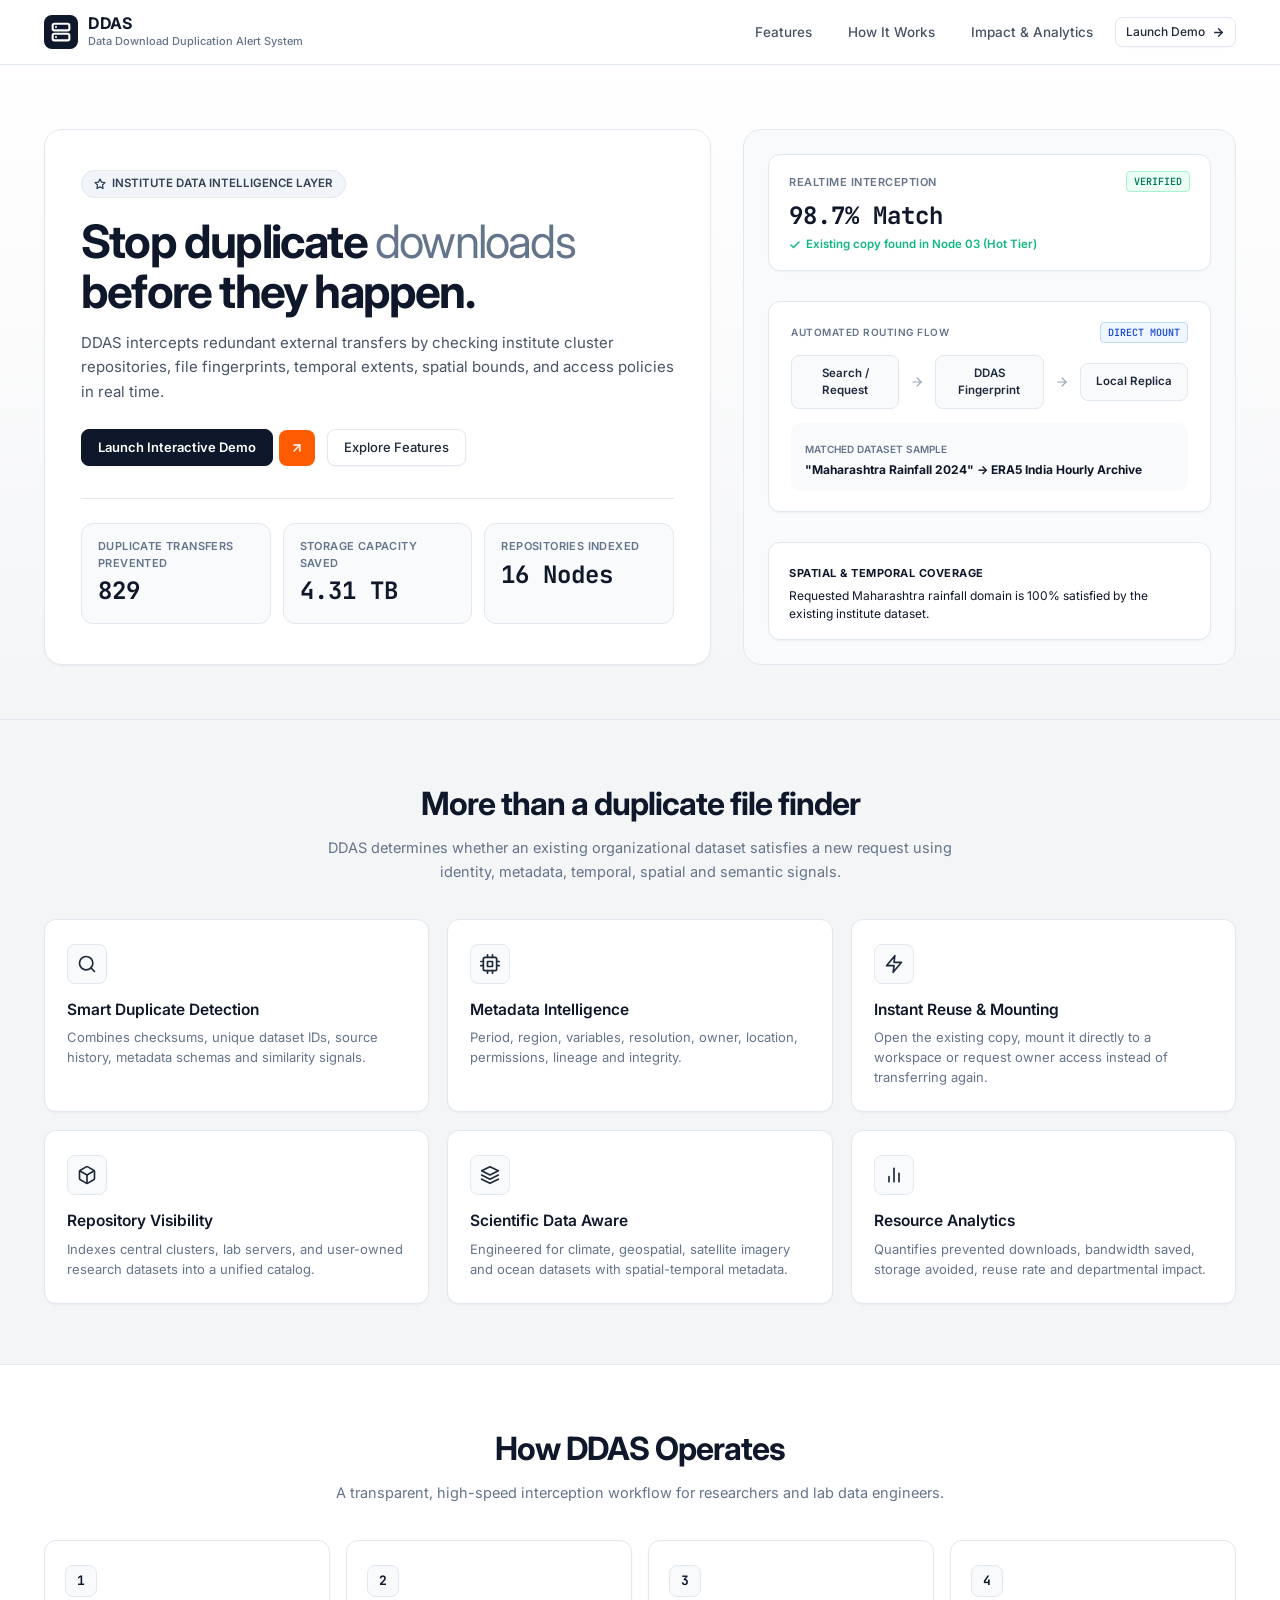
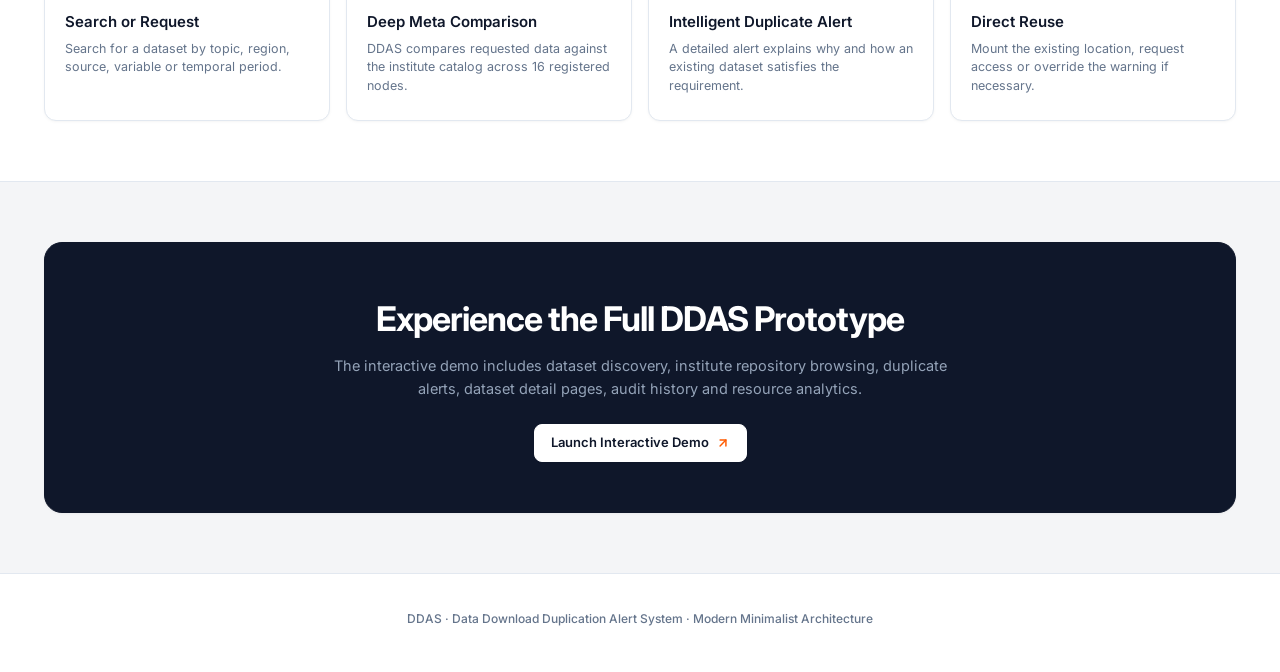
==== commit 03fa9399: "refactor: centralize SVG icon management and expose icon utility in shared service" ====
--- a/index.html
+++ b/index.html
@@ -27,30 +27,31 @@
           <a href="analytics.html">Impact & Analytics</a>
           <a class="btn ghost small" href="dashboard.html">
             <span>Launch Demo</span>
-            <span style="color:var(--accent-orange);font-weight:700">→</span>
+            <svg width="13" height="13" viewBox="0 0 24 24" fill="none" stroke="currentColor" stroke-width="2.5" stroke-linecap="round" stroke-linejoin="round"><line x1="5" y1="12" x2="19" y2="12"></line><polyline points="12 5 19 12 12 19"></polyline></svg>
           </a>
         </div>
       </nav>
     </div>
   </div>
 
-  <!-- Hero Section (Editorial Minimalist Style) -->
+  <!-- Hero Section -->
   <section class="hero">
     <div class="container hero-grid">
       <div class="hero-card">
         <div>
           <span class="eyebrow">
-            <svg width="12" height="12" viewBox="0 0 24 24" fill="none" stroke="currentColor" stroke-width="2.5"><polygon points="12 2 15.09 8.26 22 9.27 17 14.14 18.18 21.02 12 17.77 5.82 21.02 7 14.14 2 9.27 8.91 8.26 12 2"></polygon></svg>
+            <svg width="12" height="12" viewBox="0 0 24 24" fill="none" stroke="currentColor" stroke-width="2.5" stroke-linecap="round" stroke-linejoin="round"><polygon points="12 2 15.09 8.26 22 9.27 17 14.14 18.18 21.02 12 17.77 5.82 21.02 7 14.14 2 9.27 8.91 8.26 12 2"></polygon></svg>
             INSTITUTE DATA INTELLIGENCE LAYER
           </span>
           <h1>Stop duplicate <span class="highlight">downloads</span> before they happen.</h1>
           <p>DDAS intercepts redundant external transfers by checking institute cluster repositories, file fingerprints, temporal extents, spatial bounds, and access policies in real time.</p>
           
-          <!-- Dual CTA Buttons (Matching Image 1 Reference) -->
           <div class="hero-actions">
             <a class="btn-arrow-wrap" href="dashboard.html">
               <span class="btn primary">Launch Interactive Demo</span>
-              <span class="btn-arrow-circle">↗</span>
+              <span class="btn-arrow-circle">
+                <svg width="14" height="14" viewBox="0 0 24 24" fill="none" stroke="currentColor" stroke-width="2.5" stroke-linecap="round" stroke-linejoin="round"><line x1="7" y1="17" x2="17" y2="7"></line><polyline points="7 7 17 7 17 17"></polyline></svg>
+              </span>
             </a>
             <a class="btn ghost" href="#features">Explore Features</a>
           </div>
@@ -78,9 +79,9 @@
             <span class="muted" style="font-size:11px;font-weight:600;text-transform:uppercase;letter-spacing:0.5px">Realtime Interception</span>
             <span class="tag green" style="font-size:10px">VERIFIED</span>
           </div>
-          <b style="display:block;font-size:24px;font-weight:700;color:var(--ink-primary);margin-top:6px;font-family:'JetBrains Mono',monospace;">98.7% Match</b>
+          <b style="display:block;font-size:24px;font-weight:700;color:var(--ink-900);margin-top:6px;font-family:'JetBrains Mono',monospace;">98.7% Match</b>
           <span class="green-text" style="font-size:11.5px;display:flex;align-items:center;gap:5px;margin-top:2px;">
-            <svg width="12" height="12" viewBox="0 0 24 24" fill="none" stroke="currentColor" stroke-width="3"><polyline points="20 6 9 17 4 12"></polyline></svg>
+            <svg width="12" height="12" viewBox="0 0 24 24" fill="none" stroke="currentColor" stroke-width="3" stroke-linecap="round" stroke-linejoin="round"><polyline points="20 6 9 17 4 12"></polyline></svg>
             Existing copy found in Node 03 (Hot Tier)
           </span>
         </div>
@@ -92,20 +93,24 @@
           </div>
           <div class="flow">
             <div class="flow-step">Search / Request</div>
-            <div class="flow-arrow">→</div>
+            <div class="flow-arrow">
+              <svg width="14" height="14" viewBox="0 0 24 24" fill="none" stroke="currentColor" stroke-width="2" stroke-linecap="round" stroke-linejoin="round"><line x1="5" y1="12" x2="19" y2="12"></line><polyline points="12 5 19 12 12 19"></polyline></svg>
+            </div>
             <div class="flow-step">DDAS Fingerprint</div>
-            <div class="flow-arrow">→</div>
+            <div class="flow-arrow">
+              <svg width="14" height="14" viewBox="0 0 24 24" fill="none" stroke="currentColor" stroke-width="2" stroke-linecap="round" stroke-linejoin="round"><line x1="5" y1="12" x2="19" y2="12"></line><polyline points="12 5 19 12 12 19"></polyline></svg>
+            </div>
             <div class="flow-step">Local Replica</div>
           </div>
           <div class="clay-inset" style="margin-top:14px;padding:12px 14px;border-radius:10px;background:var(--bg-surface)">
             <small class="muted" style="font-size:10px;font-weight:600;text-transform:uppercase">Matched Dataset Sample</small>
-            <b style="display:block;font-size:12px;margin-top:2px;color:var(--ink-primary)">“Maharashtra Rainfall 2024” → ERA5 India Hourly Archive</b>
+            <b style="display:block;font-size:12px;margin-top:2px;color:var(--ink-900)">"Maharashtra Rainfall 2024" &rarr; ERA5 India Hourly Archive</b>
           </div>
         </div>
 
         <div class="float-card">
           <b style="font-size:11px;color:var(--ink-muted);text-transform:uppercase;letter-spacing:0.5px;">Spatial & Temporal Coverage</b>
-          <p class="muted" style="font-size:12px;line-height:1.5;margin:4px 0 0;color:var(--ink-primary)">Requested Maharashtra rainfall domain is 100% satisfied by the existing institute dataset.</p>
+          <p class="muted" style="font-size:12px;line-height:1.5;margin:4px 0 0;color:var(--ink-900)">Requested Maharashtra rainfall domain is 100% satisfied by the existing institute dataset.</p>
         </div>
       </div>
     </div>
@@ -121,32 +126,44 @@
 
       <div class="feature-grid">
         <div class="feature">
-          <div class="feature-icon">🔎</div>
+          <div class="feature-icon">
+            <svg width="20" height="20" viewBox="0 0 24 24" fill="none" stroke="currentColor" stroke-width="2" stroke-linecap="round" stroke-linejoin="round"><circle cx="11" cy="11" r="8"></circle><line x1="21" y1="21" x2="16.65" y2="16.65"></line></svg>
+          </div>
           <h3>Smart Duplicate Detection</h3>
           <p>Combines checksums, unique dataset IDs, source history, metadata schemas and similarity signals.</p>
         </div>
         <div class="feature">
-          <div class="feature-icon">🧠</div>
+          <div class="feature-icon">
+            <svg width="20" height="20" viewBox="0 0 24 24" fill="none" stroke="currentColor" stroke-width="2" stroke-linecap="round" stroke-linejoin="round"><rect x="4" y="4" width="16" height="16" rx="2" ry="2"></rect><rect x="9" y="9" width="6" height="6"></rect><line x1="9" y1="1" x2="9" y2="4"></line><line x1="15" y1="1" x2="15" y2="4"></line><line x1="9" y1="20" x2="9" y2="23"></line><line x1="15" y1="20" x2="15" y2="23"></line><line x1="20" y1="9" x2="23" y2="9"></line><line x1="20" y1="14" x2="23" y2="14"></line><line x1="1" y1="9" x2="4" y2="9"></line><line x1="1" y1="14" x2="4" y2="14"></line></svg>
+          </div>
           <h3>Metadata Intelligence</h3>
           <p>Period, region, variables, resolution, owner, location, permissions, lineage and integrity.</p>
         </div>
         <div class="feature">
-          <div class="feature-icon">⚡</div>
+          <div class="feature-icon">
+            <svg width="20" height="20" viewBox="0 0 24 24" fill="none" stroke="currentColor" stroke-width="2" stroke-linecap="round" stroke-linejoin="round"><polygon points="13 2 3 14 12 14 11 22 21 10 12 10 13 2"></polygon></svg>
+          </div>
           <h3>Instant Reuse & Mounting</h3>
           <p>Open the existing copy, mount it directly to a workspace or request owner access instead of transferring again.</p>
         </div>
         <div class="feature">
-          <div class="feature-icon">📦</div>
+          <div class="feature-icon">
+            <svg width="20" height="20" viewBox="0 0 24 24" fill="none" stroke="currentColor" stroke-width="2" stroke-linecap="round" stroke-linejoin="round"><path d="M21 16V8a2 2 0 0 0-1-1.73l-7-4a2 2 0 0 0-2 0l-7 4A2 2 0 0 0 3 8v8a2 2 0 0 0 1 1.73l7 4a2 2 0 0 0 2 0l7-4A2 2 0 0 0 21 16z"></path><polyline points="3.27 6.96 12 12.01 20.73 6.96"></polyline><line x1="12" y1="22.08" x2="12" y2="12"></line></svg>
+          </div>
           <h3>Repository Visibility</h3>
           <p>Indexes central clusters, lab servers, and user-owned research datasets into a unified catalog.</p>
         </div>
         <div class="feature">
-          <div class="feature-icon">🛰️</div>
+          <div class="feature-icon">
+            <svg width="20" height="20" viewBox="0 0 24 24" fill="none" stroke="currentColor" stroke-width="2" stroke-linecap="round" stroke-linejoin="round"><polygon points="12 2 2 7 12 12 22 7 12 2"></polygon><polyline points="2 17 12 22 22 17"></polyline><polyline points="2 12 12 17 22 12"></polyline></svg>
+          </div>
           <h3>Scientific Data Aware</h3>
           <p>Engineered for climate, geospatial, satellite imagery and ocean datasets with spatial-temporal metadata.</p>
         </div>
         <div class="feature">
-          <div class="feature-icon">📊</div>
+          <div class="feature-icon">
+            <svg width="20" height="20" viewBox="0 0 24 24" fill="none" stroke="currentColor" stroke-width="2" stroke-linecap="round" stroke-linejoin="round"><line x1="18" y1="20" x2="18" y2="10"></line><line x1="12" y1="20" x2="12" y2="4"></line><line x1="6" y1="20" x2="6" y2="14"></line></svg>
+          </div>
           <h3>Resource Analytics</h3>
           <p>Quantifies prevented downloads, bandwidth saved, storage avoided, reuse rate and departmental impact.</p>
         </div>
@@ -195,7 +212,7 @@
         <p>The interactive demo includes dataset discovery, institute repository browsing, duplicate alerts, dataset detail pages, audit history and resource analytics.</p>
         <a class="btn primary" href="dashboard.html">
           <span>Launch Interactive Demo</span>
-          <span style="color:var(--accent-orange);font-weight:700">↗</span>
+          <svg width="14" height="14" viewBox="0 0 24 24" fill="none" stroke="currentColor" stroke-width="2.5" stroke-linecap="round" stroke-linejoin="round" style="color:var(--brand-orange)"><line x1="7" y1="17" x2="17" y2="7"></line><polyline points="7 7 17 7 17 17"></polyline></svg>
         </a>
       </div>
     </div>
--- a/css/styles.css
+++ b/css/styles.css
@@ -1,4 +1,4 @@
-@import url('https://fonts.googleapis.com/css2?family=Inter:wght@400;500;600;700&family=JetBrains+Mono:wght@400;500;600&display=swap');
+@import url('https://fonts.googleapis.com/css2?family=Inter:wght@400;500;600;700;800&family=JetBrains+Mono:wght@400;500;600;700&display=swap');
 
 :root {
   /* Ultra-Crisp Professional Enterprise Palette */
@@ -9,7 +9,7 @@
   --bg-subtle: #f1f5f9;
   --bg-hover: #f3f4f6;
 
-  /* Typography */
+  /* Typography Colors */
   --ink-900: #0f172a;
   --ink-800: #1e293b;
   --ink-700: #334155;
@@ -22,7 +22,8 @@
   --brand-primary: #0f172a;
   --brand-primary-hover: #1e293b;
   --brand-accent: #2563eb;
-  --brand-orange: #f97316;
+  --brand-orange: #ff5b00;
+  --brand-orange-hover: #e04f00;
   --brand-green: #10b981;
   --brand-purple: #8b5cf6;
 
@@ -82,10 +83,561 @@
   font-family: 'Inter', -apple-system, BlinkMacSystemFont, 'Segoe UI', Roboto, sans-serif;
   background-color: var(--bg-app);
   color: var(--ink-900);
-  line-height: 1.45;
+  line-height: 1.5;
   -webkit-font-smoothing: antialiased;
   min-height: 100vh;
 }
+
+a {
+  text-decoration: none;
+  color: inherit;
+}
+
+button, input, select, textarea {
+  font-family: inherit;
+}
+
+code, .mono {
+  font-family: 'JetBrains Mono', monospace;
+}
+
+.container {
+  max-width: 1240px;
+  margin: 0 auto;
+  padding: 0 24px;
+}
+
+/* Base Buttons */
+.btn {
+  display: inline-flex;
+  align-items: center;
+  justify-content: center;
+  gap: 7px;
+  padding: 8px 16px;
+  border-radius: var(--radius-sm);
+  font-size: 13px;
+  font-weight: 500;
+  cursor: pointer;
+  border: 1px solid var(--border-line);
+  background: #ffffff;
+  color: var(--ink-800);
+  transition: all 0.14s ease;
+  user-select: none;
+  white-space: nowrap;
+  box-shadow: var(--shadow-xs);
+  text-decoration: none;
+}
+
+.btn:hover {
+  background: var(--bg-hover);
+  color: var(--ink-900);
+  border-color: var(--border-darker);
+}
+
+.btn.primary {
+  background: var(--brand-primary);
+  color: #ffffff;
+  border-color: var(--brand-primary);
+  font-weight: 600;
+}
+
+.btn.primary:hover {
+  background: var(--brand-primary-hover);
+  border-color: var(--brand-primary-hover);
+  color: #ffffff;
+}
+
+.btn.ghost {
+  background: #ffffff;
+  color: var(--ink-800);
+  border-color: var(--border-line);
+}
+
+.btn.ghost:hover {
+  background: var(--bg-hover);
+}
+
+.btn.danger {
+  background: #ffffff;
+  color: #dc2626;
+  border-color: #fecaca;
+}
+
+.btn.danger:hover {
+  background: #fef2f2;
+}
+
+.btn.small {
+  padding: 5px 10px;
+  font-size: 12px;
+}
+
+/* Tag & Status Pills */
+.tag {
+  font-size: 10.5px;
+  font-weight: 600;
+  padding: 2px 7px;
+  border-radius: 4px;
+  font-family: 'JetBrains Mono', monospace;
+  border: 1px solid var(--border-line);
+  background: var(--bg-surface);
+  color: var(--ink-600);
+  display: inline-flex;
+  align-items: center;
+  gap: 4px;
+}
+
+.tag.green {
+  background: var(--status-green-bg);
+  color: var(--status-green-text);
+  border-color: var(--status-green-border);
+}
+
+.tag.blue {
+  background: var(--status-blue-bg);
+  color: var(--status-blue-text);
+  border-color: var(--status-blue-border);
+}
+
+.tag.amber {
+  background: var(--status-amber-bg);
+  color: var(--status-amber-text);
+  border-color: var(--status-amber-border);
+}
+
+.green-text {
+  color: var(--brand-green) !important;
+  font-weight: 600;
+}
+
+.muted {
+  color: var(--ink-500);
+}
+
+/* ==========================================================================
+   LANDING PAGE (index.html) STYLES
+   ========================================================================== */
+
+.public-nav-wrap {
+  position: sticky;
+  top: 0;
+  z-index: 100;
+  background: rgba(255, 255, 255, 0.95);
+  backdrop-filter: blur(12px);
+  -webkit-backdrop-filter: blur(12px);
+  border-bottom: 1px solid var(--border-line);
+}
+
+.public-nav {
+  padding: 14px 0;
+  display: flex;
+  align-items: center;
+  justify-content: space-between;
+  gap: 20px;
+}
+
+.brand {
+  display: flex;
+  align-items: center;
+  gap: 10px;
+  text-decoration: none;
+  color: var(--ink-900);
+}
+
+.brand-logo {
+  width: 34px;
+  height: 34px;
+  border-radius: var(--radius-sm);
+  background: var(--brand-primary);
+  display: flex;
+  align-items: center;
+  justify-content: center;
+  padding: 6px;
+  color: white;
+}
+
+.brand b {
+  display: block;
+  font-size: 16px;
+  font-weight: 700;
+  letter-spacing: -0.4px;
+  color: var(--ink-900);
+  line-height: 1.1;
+}
+
+.brand small {
+  display: block;
+  color: var(--ink-500);
+  font-size: 11px;
+  font-weight: 500;
+}
+
+.public-links {
+  display: flex;
+  align-items: center;
+  gap: 8px;
+}
+
+.public-links a:not(.btn) {
+  padding: 8px 14px;
+  border-radius: var(--radius-sm);
+  font-size: 13.5px;
+  font-weight: 500;
+  color: var(--ink-600);
+  transition: all 0.15s ease;
+}
+
+.public-links a:not(.btn):hover {
+  color: var(--ink-900);
+  background: var(--bg-hover);
+}
+
+/* Landing Hero */
+.hero {
+  padding: 64px 0 54px;
+  background: linear-gradient(180deg, #ffffff 0%, var(--bg-app) 100%);
+  border-bottom: 1px solid var(--border-line);
+}
+
+.hero-grid {
+  display: grid;
+  grid-template-columns: 1.15fr 0.85fr;
+  gap: 32px;
+  align-items: stretch;
+}
+
+.hero-card {
+  padding: 40px 36px;
+  display: flex;
+  flex-direction: column;
+  justify-content: space-between;
+  border-radius: var(--radius-lg);
+  border: 1px solid var(--border-line);
+  background: #ffffff;
+  box-shadow: var(--shadow-card);
+}
+
+.eyebrow {
+  display: inline-flex;
+  align-items: center;
+  gap: 6px;
+  padding: 4px 12px;
+  border-radius: var(--radius-pill);
+  font-size: 11.5px;
+  font-weight: 600;
+  color: var(--ink-700);
+  background: var(--bg-subtle);
+  border: 1px solid var(--border-line);
+  width: fit-content;
+}
+
+.hero h1 {
+  font-size: 46px;
+  line-height: 1.1;
+  letter-spacing: -1.8px;
+  font-weight: 700;
+  color: var(--ink-900);
+  margin: 18px 0 14px;
+}
+
+.hero h1 span.highlight {
+  color: var(--ink-500);
+  font-weight: 400;
+}
+
+.hero p {
+  color: var(--ink-600);
+  font-size: 15px;
+  line-height: 1.65;
+  max-width: 600px;
+}
+
+.hero-actions {
+  display: flex;
+  gap: 12px;
+  align-items: center;
+  flex-wrap: wrap;
+  margin-top: 24px;
+}
+
+.btn-arrow-wrap {
+  display: inline-flex;
+  align-items: center;
+  gap: 6px;
+}
+
+.btn-arrow-circle {
+  width: 36px;
+  height: 36px;
+  border-radius: var(--radius-sm);
+  background: var(--brand-orange);
+  color: #ffffff;
+  display: inline-flex;
+  align-items: center;
+  justify-content: center;
+  transition: all 0.15s ease;
+}
+
+.btn-arrow-wrap:hover .btn-arrow-circle {
+  background: var(--brand-orange-hover);
+}
+
+.mini-metrics {
+  display: grid;
+  grid-template-columns: repeat(3, 1fr);
+  gap: 12px;
+  margin-top: 32px;
+  padding-top: 24px;
+  border-top: 1px solid var(--border-line);
+}
+
+.mini-metric {
+  padding: 14px 16px;
+  border-radius: var(--radius-md);
+  background: var(--bg-surface);
+  border: 1px solid var(--border-line);
+}
+
+.mini-metric span {
+  display: block;
+  color: var(--ink-500);
+  font-size: 11px;
+  font-weight: 600;
+  text-transform: uppercase;
+  letter-spacing: 0.4px;
+}
+
+.mini-metric strong {
+  display: block;
+  font-size: 24px;
+  font-weight: 700;
+  color: var(--ink-900);
+  font-family: 'JetBrains Mono', monospace;
+  margin-top: 2px;
+}
+
+/* Hero Visual Telemetry Cards */
+.hero-visual {
+  border-radius: var(--radius-lg);
+  padding: 24px;
+  display: flex;
+  flex-direction: column;
+  gap: 14px;
+  justify-content: space-between;
+  background: var(--bg-surface);
+  border: 1px solid var(--border-line);
+}
+
+.float-card {
+  padding: 16px 20px;
+  border-radius: var(--radius-md);
+  background: #ffffff;
+  border: 1px solid var(--border-line);
+  box-shadow: var(--shadow-xs);
+}
+
+.visual-main {
+  padding: 20px 22px;
+  border-radius: var(--radius-md);
+  background: #ffffff;
+  border: 1px solid var(--border-line);
+  box-shadow: var(--shadow-xs);
+}
+
+.flow {
+  display: grid;
+  grid-template-columns: 1fr 24px 1fr 24px 1fr;
+  gap: 6px;
+  align-items: center;
+  margin-top: 12px;
+}
+
+.flow-step {
+  padding: 9px 8px;
+  border-radius: var(--radius-sm);
+  text-align: center;
+  font-size: 11.5px;
+  font-weight: 600;
+  color: var(--ink-800);
+  background: var(--bg-surface);
+  border: 1px solid var(--border-line);
+}
+
+.flow-arrow {
+  text-align: center;
+  color: var(--ink-400);
+  display: flex;
+  align-items: center;
+  justify-content: center;
+}
+
+/* Features Grid */
+.section {
+  padding: 60px 0;
+}
+
+.section-title {
+  text-align: center;
+  margin-bottom: 36px;
+}
+
+.section-title h2 {
+  font-size: 32px;
+  font-weight: 700;
+  letter-spacing: -1px;
+  color: var(--ink-900);
+  margin: 0 0 8px;
+}
+
+.section-title p {
+  max-width: 680px;
+  margin: 0 auto;
+  color: var(--ink-500);
+  font-size: 14.5px;
+  line-height: 1.6;
+}
+
+.feature-grid {
+  display: grid;
+  grid-template-columns: repeat(3, 1fr);
+  gap: 18px;
+}
+
+.feature {
+  border-radius: var(--radius-md);
+  padding: 24px 22px;
+  background: #ffffff;
+  border: 1px solid var(--border-line);
+  box-shadow: var(--shadow-card);
+  transition: all 0.15s ease;
+}
+
+.feature:hover {
+  border-color: var(--border-darker);
+  transform: translateY(-2px);
+}
+
+.feature-icon {
+  width: 40px;
+  height: 40px;
+  border-radius: var(--radius-sm);
+  display: grid;
+  place-items: center;
+  margin-bottom: 14px;
+  background: var(--bg-surface);
+  border: 1px solid var(--border-line);
+  color: var(--ink-800);
+}
+
+.feature h3 {
+  font-size: 15.5px;
+  font-weight: 600;
+  margin: 0 0 6px;
+  color: var(--ink-900);
+}
+
+.feature p {
+  color: var(--ink-500);
+  font-size: 13px;
+  line-height: 1.55;
+  margin: 0;
+}
+
+/* Steps Section */
+.steps {
+  display: grid;
+  grid-template-columns: repeat(4, 1fr);
+  gap: 16px;
+}
+
+.step-card {
+  padding: 24px 20px;
+  border-radius: var(--radius-md);
+  text-align: left;
+  background: #ffffff;
+  border: 1px solid var(--border-line);
+  box-shadow: var(--shadow-card);
+}
+
+.step-number {
+  width: 32px;
+  height: 32px;
+  border-radius: var(--radius-sm);
+  display: grid;
+  place-items: center;
+  font-weight: 700;
+  font-size: 13px;
+  color: var(--ink-900);
+  background: var(--bg-surface);
+  border: 1px solid var(--border-line);
+  margin-bottom: 14px;
+  font-family: 'JetBrains Mono', monospace;
+}
+
+.step-card h3 {
+  font-size: 15px;
+  font-weight: 600;
+  margin: 0 0 6px;
+  color: var(--ink-900);
+}
+
+.step-card p {
+  margin: 0;
+  color: var(--ink-500);
+  font-size: 12.5px;
+  line-height: 1.5;
+}
+
+/* CTA Banner */
+.cta {
+  border-radius: var(--radius-lg);
+  padding: 50px 40px;
+  text-align: center;
+  background: var(--brand-primary);
+  color: #ffffff;
+  border: 1px solid var(--brand-primary);
+  box-shadow: var(--shadow-card);
+}
+
+.cta h2 {
+  font-size: 34px;
+  font-weight: 700;
+  letter-spacing: -1px;
+  margin: 0 0 10px;
+  color: #ffffff;
+}
+
+.cta p {
+  color: var(--ink-400);
+  margin: 0 auto 24px;
+  max-width: 620px;
+  font-size: 14.5px;
+  line-height: 1.6;
+}
+
+.cta .btn.primary {
+  background: #ffffff;
+  color: var(--ink-900);
+  border: 1px solid #ffffff;
+}
+
+.cta .btn.primary:hover {
+  background: #f4f4f5;
+}
+
+.footer {
+  text-align: center;
+  color: var(--ink-500);
+  padding: 36px 0 44px;
+  font-size: 12px;
+  font-weight: 500;
+  border-top: 1px solid var(--border-line);
+  background: #ffffff;
+}
+
+/* ==========================================================================
+   APP FIXED SHELL LAYOUT (STATIC SIDEBAR + SCROLLABLE RIGHT CONTENT)
+   ========================================================================== */
 
 body.app-page {
   height: 100vh;
@@ -94,31 +646,6 @@
   display: flex;
   margin: 0;
   padding: 0;
-}
-
-a {
-  text-decoration: none;
-  color: inherit;
-}
-
-button, input, select, textarea {
-  font-family: inherit;
-}
-
-code, .mono {
-  font-family: 'JetBrains Mono', monospace;
-}
-
-/* ==========================================================================
-   APP FIXED SHELL LAYOUT (STATIC SIDEBAR + SCROLLABLE RIGHT CONTENT)
-   ========================================================================== */
-
-.app-page {
-  height: 100vh;
-  width: 100vw;
-  overflow: hidden;
-  display: flex;
-  background: var(--bg-app);
 }
 
 .app-layout {
@@ -466,77 +993,6 @@
   max-width: 680px;
 }
 
-/* ==========================================================================
-   BUTTONS & CONTROLS
-   ========================================================================== */
-
-.btn {
-  display: inline-flex;
-  align-items: center;
-  justify-content: center;
-  gap: 7px;
-  padding: 7px 14px;
-  border-radius: var(--radius-sm);
-  font-size: 13px;
-  font-weight: 500;
-  cursor: pointer;
-  border: 1px solid var(--border-line);
-  background: #ffffff;
-  color: var(--ink-800);
-  transition: all 0.12s ease;
-  user-select: none;
-  white-space: nowrap;
-  box-shadow: var(--shadow-xs);
-}
-
-.btn:hover {
-  background: var(--bg-hover);
-  color: var(--ink-900);
-  border-color: var(--border-darker);
-}
-
-.btn:active {
-  background: var(--bg-subtle);
-}
-
-.btn.primary {
-  background: var(--brand-primary);
-  color: #ffffff;
-  border-color: var(--brand-primary);
-  font-weight: 600;
-}
-
-.btn.primary:hover {
-  background: var(--brand-primary-hover);
-  border-color: var(--brand-primary-hover);
-  color: #ffffff;
-}
-
-.btn.ghost {
-  background: #ffffff;
-  color: var(--ink-800);
-  border-color: var(--border-line);
-}
-
-.btn.ghost:hover {
-  background: var(--bg-hover);
-}
-
-.btn.danger {
-  background: #ffffff;
-  color: #dc2626;
-  border-color: #fecaca;
-}
-
-.btn.danger:hover {
-  background: #fef2f2;
-}
-
-.btn.small {
-  padding: 5px 10px;
-  font-size: 12px;
-}
-
 /* Segmented Tab Controls */
 .segmented-control {
   display: inline-flex;
@@ -620,10 +1076,7 @@
   color: var(--ink-900);
 }
 
-/* ==========================================================================
-   KPI SUMMARY CARDS GRID
-   ========================================================================== */
-
+/* KPI Summary Cards Grid */
 .kpi-row {
   display: grid;
   grid-template-columns: repeat(4, 1fr);
@@ -669,10 +1122,7 @@
   gap: 4px;
 }
 
-/* ==========================================================================
-   DATASET CARDS (GRID VIEW)
-   ========================================================================== */
-
+/* Dataset Cards Grid */
 .dataset-grid {
   display: grid;
   grid-template-columns: repeat(3, 1fr);
@@ -707,35 +1157,6 @@
   display: flex;
   gap: 5px;
   flex-wrap: wrap;
-}
-
-.tag {
-  font-size: 10.5px;
-  font-weight: 600;
-  padding: 2px 7px;
-  border-radius: 4px;
-  font-family: 'JetBrains Mono', monospace;
-  border: 1px solid var(--border-line);
-  background: var(--bg-surface);
-  color: var(--ink-600);
-}
-
-.tag.green {
-  background: var(--status-green-bg);
-  color: var(--status-green-text);
-  border-color: var(--status-green-border);
-}
-
-.tag.blue {
-  background: var(--status-blue-bg);
-  color: var(--status-blue-text);
-  border-color: var(--status-blue-border);
-}
-
-.tag.amber {
-  background: var(--status-amber-bg);
-  color: var(--status-amber-text);
-  border-color: var(--status-amber-border);
 }
 
 .dataset-card h3 {
@@ -795,10 +1216,7 @@
   text-align: center;
 }
 
-/* ==========================================================================
-   SPLIT GRID (ACTIVITY FEED & TELEMETRY SIGNALS)
-   ========================================================================== */
-
+/* Split Grid (Activity Feed & Telemetry Signals) */
 .split-grid {
   display: grid;
   grid-template-columns: 1.3fr 0.7fr;
@@ -916,10 +1334,7 @@
   background: var(--brand-primary);
 }
 
-/* ==========================================================================
-   DATA TABLE (REPOSITORY & AUDIT)
-   ========================================================================== */
-
+/* Data Table */
 .table-card {
   border-radius: var(--radius-md);
   background: #ffffff;
@@ -1018,10 +1433,7 @@
   font-family: 'JetBrains Mono', monospace;
 }
 
-/* ==========================================================================
-   CHARTS & ANALYTICS
-   ========================================================================== */
-
+/* Charts & Analytics */
 .analytics-row {
   display: grid;
   grid-template-columns: 1.25fr 0.75fr;
@@ -1180,10 +1592,7 @@
   line-height: 1.5;
 }
 
-/* ==========================================================================
-   TECHNICAL METADATA & DATASET DETAILS
-   ========================================================================== */
-
+/* Technical Metadata & Details */
 .detail-hero-card {
   padding: 24px 26px;
   border-radius: var(--radius-md);
@@ -1233,10 +1642,7 @@
   grid-column: span 2;
 }
 
-/* ==========================================================================
-   DUPLICATE DETECTION MODAL & SCANNER
-   ========================================================================== */
-
+/* Modal Overlay */
 .overlay {
   position: fixed;
   inset: 0;
@@ -1530,18 +1936,31 @@
   transform: translateY(0);
 }
 
-/* Responsive Media Queries */
+/* Responsive Breakpoints */
 @media (max-width: 1024px) {
+  .hero-grid {
+    grid-template-columns: 1fr;
+  }
   .app-sidebar {
     width: 210px;
     min-width: 210px;
   }
-  .kpi-row, .dataset-grid, .split-grid, .analytics-row, .insights-grid {
+  .kpi-row, .dataset-grid, .split-grid, .analytics-row, .insights-grid, .feature-grid, .steps {
     grid-template-columns: 1fr 1fr;
   }
 }
 
 @media (max-width: 768px) {
+  .public-nav {
+    flex-direction: column;
+    align-items: stretch;
+  }
+  .public-links {
+    justify-content: center;
+  }
+  .hero h1 {
+    font-size: 34px;
+  }
   .app-layout {
     flex-direction: column;
   }
@@ -1559,7 +1978,10 @@
   .sidebar-footer {
     display: none;
   }
-  .kpi-row, .dataset-grid, .split-grid, .analytics-row, .insights-grid, .meta-fields-grid {
+  .kpi-row, .dataset-grid, .split-grid, .analytics-row, .insights-grid, .meta-fields-grid, .feature-grid, .steps, .mini-metrics, .summary-grid {
+    grid-template-columns: 1fr;
+  }
+  .flow {
     grid-template-columns: 1fr;
   }
   .topbar-search {
